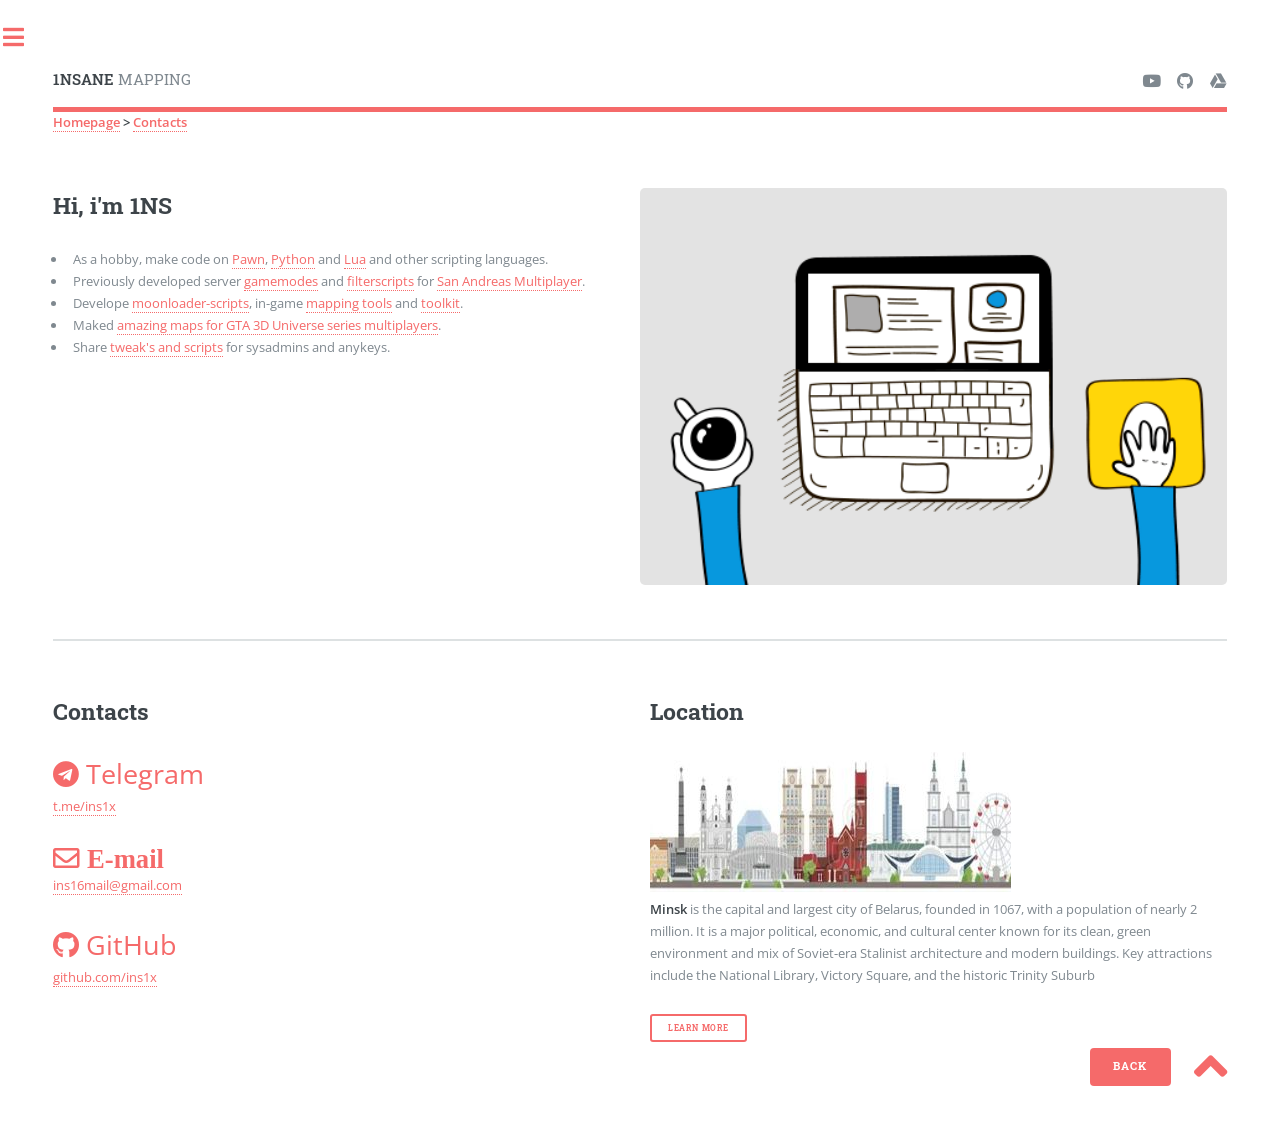
==== about.html @ c5192e9b "Update contacts and scripting pages - Add more contacts - Add asesome list to scripting page" ====
<!DOCTYPE HTML>
<html>
	<head>
		<title>1NSANEMAPPING</title>
		<meta charset="utf-8" />
		<meta name="viewport" content="width=device-width, initial-scale=1, user-scalable=no" />
		<link rel="stylesheet" href="assets/css/main.css" />
		<link rel="icon" class="js-site-favicon" type="image/svg+xml" href="https://github.githubassets.com/favicons/favicon-dark.svg" data-base-href="https://github.githubassets.com/favicons/favicon">
	</head>
	<body class="is-preload">

		<!-- Wrapper -->
			<div id="wrapper">

				<!-- Main -->
					<div id="main">
						<div class="inner">

							<!-- Header -->
								<header id="header">
									<a href="index.html" class="logo"><strong>1NSANE</strong> MAPPING</a>
									<ul class="icons">
                                        <li><a href="https://www.youtube.com/@1nsanemapping/featured" class="icon brands fa-youtube"><span class="label">YouTube</span></a></li>
                                        <li><a href="https://github.com/ins1x" class="icon brands fa-github"><span class="label">Git</span></a></li>
                                        <li><a href="https://drive.google.com/drive/folders/1lcpwx0405Kmtm468Bj-rG-gVybwRLt5Z?usp=drive_link" class="icon brands fa-google-drive"><span class="label">Google Drive</span></a></li>
									</ul>
								</header>
								<strong><a href="index.html">Homepage</a> > <a href="about.html">Contacts</a></strong>
							<!-- Banner -->
								<section id="banner">
									<div class="content">
										<header>
											<h2>Hi, i&#39;m 1NS</h2>
										</header>
 
                                        <p>
                                            <ul>
                                                <li>As a hobby, make code on <a href="https://github.com/ins1x?tab=repositories&q=&type=&language=pawn&sort=">Pawn</a>, 
                                                <a href="https://github.com/ins1x?tab=repositories&q=&type=&language=python&sort=">Python</a> 
                                                and <a href="https://github.com/ins1x?tab=repositories&q=&type=&language=lua&sort=">Lua</a> and other scripting languages.</li>
                                                <li>Previously developed server <a href="https://github.com/ins1x/useful-samp-stuff/tree/main/gamemodes">gamemodes</a> and <a href="https://github.com/ins1x/useful-samp-stuff/tree/main/filterscripts">filterscripts</a> for <a href="https://sampwiki.blast.hk/wiki/Main_Page">San Andreas Multiplayer</a>.</li>
                                                <li>Develope <a href="https://github.com/ins1x/moonloader-scripts">moonloader-scripts</a>, in-game <a href="https://github.com/ins1x/mtools">mapping tools</a> and <a href="https://github.com/ins1x/MappingToolkit">toolkit</a>.</li>
                                                <li>Maked <a href="https://www.youtube.com/@1nsanemapping/featured">amazing maps for GTA 3D Universe series multiplayers</a>.</li>
                                                <!--<li>Write <a href="https://github.com/ins1x/useful-samp-stuff/tree/main/docs">articles</a> and <a href="https://forum.sa-mp.ru/index.php?/forum/577-%D1%80%D0%B5%D0%B4%D0%B0%D0%BA%D1%82%D0%BE%D1%80-%D0%BA%D0%B0%D1%80%D1%82/">tutorials</a> for <a href="https://www.sa-mp.mp/">SA:MP</a> mappers and event makers.</li> -->
                                                <li>Share <a href="https://drive.google.com/drive/folders/1pkXNZbV0fCrHP0mvk8vNP4WjoLH3EzxS?usp=sharing">tweak&#39;s and scripts</a> for sysadmins and anykeys.</li>
                                            </ul>
                                        </p>
 

										<!-- <ul class="actions">
											<li><a href="https://github.com/ins1x" class="button big">GITHUB</a></li>
										</ul> -->
									</div>
									<span class="image object">
										<a href = "https://github.com/ins1x"><img src="images/gitgif.gif" width="420"/></a>&nbsp;
									</span>
                                    
                                    
								</section>

							<!-- Section -->
							
								<section>
                                    	<div class="row">
                                    	      <div class="col-6 col-12-small">
                                                <h2>Contacts</h2>
                                                <a href="https://t.me/ins1x" class="icon brands fa-telegram fa-2x"><span class="label">Telegram</span> Telegram</a>
                                                <p><a href = "https://t.me/ins1x">t.me/ins1x</a></p>
                                                
                                                <a href="https://t.me/ins1x" class="icon fa fa-envelope fa-2x"><span class="label">EMAIL</span> E-mail</a>
                                                <p><a href = "mailto:ins16mail@gmail.com">ins16mail@gmail.com</a></p>

												<a href="https://github.com/ins1x" class="icon brands fa-github fa-2x"><span class="label">GitHub</span> GitHub</a>
                                                <p><a href = "https://github.com/ins1x">github.com/ins1x</a></p>
                                            </div>
                                            <div class="col-6 col-12-small">
                                                <h2>Location</h2>
                                                <section class="alt">
                                                    <img src="images/logo/logo-Minsk.png" alt="" />
                                                </section>
												<p>
													<strong>Minsk</strong> is the capital and largest city of Belarus, founded in 1067, 
													with a population of nearly 2 million. It is a major political, economic, and cultural center
													known for its clean, green environment and mix of Soviet-era Stalinist architecture and modern buildings. 
													Key attractions include the National Library, Victory Square, and the historic Trinity Suburb
												</p>
												<a href="https://www.belarus.by/en/travel/belarus-life/minsk-attractions" class="button small">Learn More</a>
													
												<div class="endline-ul">
													<ul class="pagination">
														<li><a href="./index.html" class="button primary">Back</a></li>
														<!-- <li><a href="#" class="button primary">Next</a></li> -->														
														<li><a href="#" class="icon solid fa fa-angle-up fa-4x"></a></li>
													</ul>
												</div>
                                            </div>


                                        </div>
                                </section>
						</div>
					</div>

				<!-- Sidebar -->
					<div id="sidebar">
						<div class="inner">

							<!-- Logo -->
                                <section class="alt">
                                    <img src="images/logo/logo-small.png" alt="" />
                                </section>

							<!-- Menu -->
								<nav id="menu">
									<header class="major">
										<h2>Contacts</h2>
									</header>
									<ul>
                                        <li><a href="index.html">Homepage</a></li>
										<li><a href="resources.html">Resources</a></li>
										<li><a href="showroom.html">Showroom</a></li>
										<li><a href="scripting.html">Scripting</a></li>
										<li><a href="tools.html">Tools</a></li>
										<li><a href="about.html">Contacts</a></li>
									</ul>
								</nav>


							<!-- Footer -->
								<footer id="footer">
									<p class="copyright">
										<a href="https://github.com/ins1x/insanemapping">GitHub Pages</a>.
										&copy; Design: <a href="https://html5up.net">HTML5 UP</a>.
									</p>
								</footer>

						</div>
					</div>

			</div>

		<!-- Scripts -->
			<script src="assets/js/jquery.min.js"></script>
			<script src="assets/js/browser.min.js"></script>
			<script src="assets/js/breakpoints.min.js"></script>
			<script src="assets/js/util.js"></script>
			<script src="assets/js/main.js"></script>

	</body>
</html>
---- assets/css/main.css ----
@import url(fontawesome-all.min.css);
@import url("https://fonts.googleapis.com/css?family=Open+Sans:400,600,400italic,600italic|Roboto+Slab:400,700");
/*
	Based on Editorial by HTML5 UP html5up.net | @ajlkn
	Free HTML5 Template for personal and commercial use under the CCA 3.0 license (html5up.net/license)
*/
html, body, div, span, applet, object,
iframe, h1, h2, h3, h4, h5, h6, p, blockquote,
pre, a, abbr, acronym, address, big, cite,
code, del, dfn, em, img, ins, kbd, q, s, samp,
small, strike, strong, sub, sup, tt, var, b,
u, i, center, dl, dt, dd, ol, ul, li, fieldset,
form, label, legend, table, caption, tbody,
tfoot, thead, tr, th, td, article, aside,
canvas, details, embed, figure, figcaption,
footer, header, hgroup, menu, nav, output, ruby,
section, summary, time, mark, audio, video {
  margin: 0;
  padding: 0;
  border: 0;
  font-size: 100%;
  font: inherit;
  vertical-align: baseline; }

article, aside, details, figcaption, figure,
footer, header, hgroup, menu, nav, section {
  display: block; }

body {
  line-height: 1; }

ol, ul {
  list-style: none; }

blockquote, q {
  quotes: none; }
  blockquote:before, blockquote:after, q:before, q:after {
    content: '';
    content: none; }

table {
  border-collapse: collapse;
  border-spacing: 0; }

body {
  -webkit-text-size-adjust: none; }

mark {
  background-color: transparent;
  color: inherit; }

input::-moz-focus-inner {
  border: 0;
  padding: 0; }

input, select, textarea {
  -moz-appearance: none;
  -webkit-appearance: none;
  -ms-appearance: none;
  appearance: none; }

/* Basic */
@-ms-viewport {
  width: device-width; }

body {
  -ms-overflow-style: scrollbar; }

@media screen and (max-width: 480px) {
  html, body {
    min-width: 320px; } }

html {
  box-sizing: border-box; }

*, *:before, *:after {
  box-sizing: inherit; }

body {
  background: #ffffff; }
  body.is-preload *, body.is-preload *:before, body.is-preload *:after, body.is-resizing *, body.is-resizing *:before, body.is-resizing *:after {
    -moz-animation: none !important;
    -webkit-animation: none !important;
    -ms-animation: none !important;
    animation: none !important;
    -moz-transition: none !important;
    -webkit-transition: none !important;
    -ms-transition: none !important;
    transition: none !important; }

/* Type */
body, input, select, textarea {
  color: #7f888f;
  font-family: "Open Sans", sans-serif;
  font-size: 13pt;
  font-weight: 400;
  line-height: 1.65; }
  @media screen and (max-width: 1680px) {
    body, input, select, textarea {
      font-size: 11pt; } }
  @media screen and (max-width: 1280px) {
    body, input, select, textarea {
      font-size: 10pt; } }
  @media screen and (max-width: 360px) {
    body, input, select, textarea {
      font-size: 9pt; } }

a {
  -moz-transition: color 0.2s ease-in-out, border-bottom-color 0.2s ease-in-out;
  -webkit-transition: color 0.2s ease-in-out, border-bottom-color 0.2s ease-in-out;
  -ms-transition: color 0.2s ease-in-out, border-bottom-color 0.2s ease-in-out;
  transition: color 0.2s ease-in-out, border-bottom-color 0.2s ease-in-out;
  border-bottom: dotted 1px;
  color: #f56a6a;
  text-decoration: none; }
  a:hover {
    border-bottom-color: #f56a6a;
    color: #f56a6a !important; }
    a:hover strong {
      color: inherit; }

strong, b {
  color: #3d4449;
  font-weight: 600; }

em, i {
  font-style: italic; }

p {
  margin: 0 0 2em 0; }

h1, h2, h3, h4, h5, h6 {
  color: #3d4449;
  font-family: "Roboto Slab", serif;
  font-weight: 700;
  line-height: 1.5;
  margin: 0 0 1em 0; }
  h1 a, h2 a, h3 a, h4 a, h5 a, h6 a {
    color: inherit;
    text-decoration: none;
    border-bottom: 0; }

h1 {
  font-size: 4em;
  margin: 0 0 0.5em 0;
  line-height: 1.3; }

h2 {
  font-size: 1.75em; }

h3 {
  font-size: 1.25em; }

h4 {
  font-size: 1.1em; }

h5 {
  font-size: 0.9em; }

h6 {
  font-size: 0.7em; }

@media screen and (max-width: 1680px) {
  h1 {
    font-size: 3.5em; } }

@media screen and (max-width: 980px) {
  h1 {
    font-size: 3.25em; } }

@media screen and (max-width: 736px) {
  h1 {
    font-size: 2em;
    line-height: 1.4; }
  h2 {
    font-size: 1.5em; } }

sub {
  font-size: 0.8em;
  position: relative;
  top: 0.5em; }

sup {
  font-size: 0.8em;
  position: relative;
  top: -0.5em; }

blockquote {
  border-left: solid 3px rgba(210, 215, 217, 0.75);
  font-style: italic;
  margin: 0 0 2em 0;
  padding: 0.5em 0 0.5em 2em; }

code {
  background: rgba(230, 235, 237, 0.25);
  border-radius: 0.375em;
  border: solid 1px rgba(210, 215, 217, 0.75);
  font-family: "Courier New", monospace;
  font-size: 0.9em;
  margin: 0 0.25em;
  padding: 0.25em 0.65em; }

pre {
  -webkit-overflow-scrolling: touch;
  font-family: "Courier New", monospace;
  font-size: 0.9em;
  margin: 0 0 2em 0; }
  pre code {
    display: block;
    line-height: 1.75;
    padding: 1em 1.5em;
    overflow-x: auto; }

hr {
  border: 0;
  border-bottom: solid 1px rgba(210, 215, 217, 0.75);
  margin: 2em 0; }
  hr.major {
    margin: 3em 0; }

.align-left {
  text-align: left; }

.align-center {
  text-align: center; }

.align-right {
  text-align: right; }

/* Row */
.row {
  display: flex;
  flex-wrap: wrap;
  box-sizing: border-box;
  align-items: stretch; }
  .row > * {
    box-sizing: border-box; }
  .row.gtr-uniform > * > :last-child {
    margin-bottom: 0; }
  .row.aln-left {
    justify-content: flex-start; }
  .row.aln-center {
    justify-content: center; }
  .row.aln-right {
    justify-content: flex-end; }
  .row.aln-top {
    align-items: flex-start; }
  .row.aln-middle {
    align-items: center; }
  .row.aln-bottom {
    align-items: flex-end; }
  .row > .imp {
    order: -1; }
  .row > .col-1 {
    width: 8.33333%; }
  .row > .off-1 {
    margin-left: 8.33333%; }
  .row > .col-2 {
    width: 16.66667%; }
  .row > .off-2 {
    margin-left: 16.66667%; }
  .row > .col-3 {
    width: 25%; }
  .row > .off-3 {
    margin-left: 25%; }
  .row > .col-4 {
    width: 33.33333%; }
  .row > .off-4 {
    margin-left: 33.33333%; }
  .row > .col-5 {
    width: 41.66667%; }
  .row > .off-5 {
    margin-left: 41.66667%; }
  .row > .col-6 {
    width: 50%; }
  .row > .off-6 {
    margin-left: 50%; }
  .row > .col-7 {
    width: 58.33333%; }
  .row > .off-7 {
    margin-left: 58.33333%; }
  .row > .col-8 {
    width: 66.66667%; }
  .row > .off-8 {
    margin-left: 66.66667%; }
  .row > .col-9 {
    width: 75%; }
  .row > .off-9 {
    margin-left: 75%; }
  .row > .col-10 {
    width: 83.33333%; }
  .row > .off-10 {
    margin-left: 83.33333%; }
  .row > .col-11 {
    width: 91.66667%; }
  .row > .off-11 {
    margin-left: 91.66667%; }
  .row > .col-12 {
    width: 100%; }
  .row > .off-12 {
    margin-left: 100%; }
  .row.gtr-0 {
    margin-top: 0;
    margin-left: 0em; }
    .row.gtr-0 > * {
      padding: 0 0 0 0em; }
    .row.gtr-0.gtr-uniform {
      margin-top: 0em; }
      .row.gtr-0.gtr-uniform > * {
        padding-top: 0em; }
  .row.gtr-25 {
    margin-top: 0;
    margin-left: -0.375em; }
    .row.gtr-25 > * {
      padding: 0 0 0 0.375em; }
    .row.gtr-25.gtr-uniform {
      margin-top: -0.375em; }
      .row.gtr-25.gtr-uniform > * {
        padding-top: 0.375em; }
  .row.gtr-50 {
    margin-top: 0;
    margin-left: -0.75em; }
    .row.gtr-50 > * {
      padding: 0 0 0 0.75em; }
    .row.gtr-50.gtr-uniform {
      margin-top: -0.75em; }
      .row.gtr-50.gtr-uniform > * {
        padding-top: 0.75em; }
  .row {
    margin-top: 0;
    margin-left: -1.5em; }
    .row > * {
      padding: 0 0 0 1.5em; }
    .row.gtr-uniform {
      margin-top: -1.5em; }
      .row.gtr-uniform > * {
        padding-top: 1.5em; }
  .row.gtr-150 {
    margin-top: 0;
    margin-left: -2.25em; }
    .row.gtr-150 > * {
      padding: 0 0 0 2.25em; }
    .row.gtr-150.gtr-uniform {
      margin-top: -2.25em; }
      .row.gtr-150.gtr-uniform > * {
        padding-top: 2.25em; }
  .row.gtr-200 {
    margin-top: 0;
    margin-left: -3em; }
    .row.gtr-200 > * {
      padding: 0 0 0 3em; }
    .row.gtr-200.gtr-uniform {
      margin-top: -3em; }
      .row.gtr-200.gtr-uniform > * {
        padding-top: 3em; }
  @media screen and (max-width: 1680px) {
    .row {
      display: flex;
      flex-wrap: wrap;
      box-sizing: border-box;
      align-items: stretch; }
      .row > * {
        box-sizing: border-box; }
      .row.gtr-uniform > * > :last-child {
        margin-bottom: 0; }
      .row.aln-left {
        justify-content: flex-start; }
      .row.aln-center {
        justify-content: center; }
      .row.aln-right {
        justify-content: flex-end; }
      .row.aln-top {
        align-items: flex-start; }
      .row.aln-middle {
        align-items: center; }
      .row.aln-bottom {
        align-items: flex-end; }
      .row > .imp-xlarge {
        order: -1; }
      .row > .col-1-xlarge {
        width: 8.33333%; }
      .row > .off-1-xlarge {
        margin-left: 8.33333%; }
      .row > .col-2-xlarge {
        width: 16.66667%; }
      .row > .off-2-xlarge {
        margin-left: 16.66667%; }
      .row > .col-3-xlarge {
        width: 25%; }
      .row > .off-3-xlarge {
        margin-left: 25%; }
      .row > .col-4-xlarge {
        width: 33.33333%; }
      .row > .off-4-xlarge {
        margin-left: 33.33333%; }
      .row > .col-5-xlarge {
        width: 41.66667%; }
      .row > .off-5-xlarge {
        margin-left: 41.66667%; }
      .row > .col-6-xlarge {
        width: 50%; }
      .row > .off-6-xlarge {
        margin-left: 50%; }
      .row > .col-7-xlarge {
        width: 58.33333%; }
      .row > .off-7-xlarge {
        margin-left: 58.33333%; }
      .row > .col-8-xlarge {
        width: 66.66667%; }
      .row > .off-8-xlarge {
        margin-left: 66.66667%; }
      .row > .col-9-xlarge {
        width: 75%; }
      .row > .off-9-xlarge {
        margin-left: 75%; }
      .row > .col-10-xlarge {
        width: 83.33333%; }
      .row > .off-10-xlarge {
        margin-left: 83.33333%; }
      .row > .col-11-xlarge {
        width: 91.66667%; }
      .row > .off-11-xlarge {
        margin-left: 91.66667%; }
      .row > .col-12-xlarge {
        width: 100%; }
      .row > .off-12-xlarge {
        margin-left: 100%; }
      .row.gtr-0 {
        margin-top: 0;
        margin-left: 0em; }
        .row.gtr-0 > * {
          padding: 0 0 0 0em; }
        .row.gtr-0.gtr-uniform {
          margin-top: 0em; }
          .row.gtr-0.gtr-uniform > * {
            padding-top: 0em; }
      .row.gtr-25 {
        margin-top: 0;
        margin-left: -0.375em; }
        .row.gtr-25 > * {
          padding: 0 0 0 0.375em; }
        .row.gtr-25.gtr-uniform {
          margin-top: -0.375em; }
          .row.gtr-25.gtr-uniform > * {
            padding-top: 0.375em; }
      .row.gtr-50 {
        margin-top: 0;
        margin-left: -0.75em; }
        .row.gtr-50 > * {
          padding: 0 0 0 0.75em; }
        .row.gtr-50.gtr-uniform {
          margin-top: -0.75em; }
          .row.gtr-50.gtr-uniform > * {
            padding-top: 0.75em; }
      .row {
        margin-top: 0;
        margin-left: -1.5em; }
        .row > * {
          padding: 0 0 0 1.5em; }
        .row.gtr-uniform {
          margin-top: -1.5em; }
          .row.gtr-uniform > * {
            padding-top: 1.5em; }
      .row.gtr-150 {
        margin-top: 0;
        margin-left: -2.25em; }
        .row.gtr-150 > * {
          padding: 0 0 0 2.25em; }
        .row.gtr-150.gtr-uniform {
          margin-top: -2.25em; }
          .row.gtr-150.gtr-uniform > * {
            padding-top: 2.25em; }
      .row.gtr-200 {
        margin-top: 0;
        margin-left: -3em; }
        .row.gtr-200 > * {
          padding: 0 0 0 3em; }
        .row.gtr-200.gtr-uniform {
          margin-top: -3em; }
          .row.gtr-200.gtr-uniform > * {
            padding-top: 3em; } }
  @media screen and (max-width: 1280px) {
    .row {
      display: flex;
      flex-wrap: wrap;
      box-sizing: border-box;
      align-items: stretch; }
      .row > * {
        box-sizing: border-box; }
      .row.gtr-uniform > * > :last-child {
        margin-bottom: 0; }
      .row.aln-left {
        justify-content: flex-start; }
      .row.aln-center {
        justify-content: center; }
      .row.aln-right {
        justify-content: flex-end; }
      .row.aln-top {
        align-items: flex-start; }
      .row.aln-middle {
        align-items: center; }
      .row.aln-bottom {
        align-items: flex-end; }
      .row > .imp-large {
        order: -1; }
      .row > .col-1-large {
        width: 8.33333%; }
      .row > .off-1-large {
        margin-left: 8.33333%; }
      .row > .col-2-large {
        width: 16.66667%; }
      .row > .off-2-large {
        margin-left: 16.66667%; }
      .row > .col-3-large {
        width: 25%; }
      .row > .off-3-large {
        margin-left: 25%; }
      .row > .col-4-large {
        width: 33.33333%; }
      .row > .off-4-large {
        margin-left: 33.33333%; }
      .row > .col-5-large {
        width: 41.66667%; }
      .row > .off-5-large {
        margin-left: 41.66667%; }
      .row > .col-6-large {
        width: 50%; }
      .row > .off-6-large {
        margin-left: 50%; }
      .row > .col-7-large {
        width: 58.33333%; }
      .row > .off-7-large {
        margin-left: 58.33333%; }
      .row > .col-8-large {
        width: 66.66667%; }
      .row > .off-8-large {
        margin-left: 66.66667%; }
      .row > .col-9-large {
        width: 75%; }
      .row > .off-9-large {
        margin-left: 75%; }
      .row > .col-10-large {
        width: 83.33333%; }
      .row > .off-10-large {
        margin-left: 83.33333%; }
      .row > .col-11-large {
        width: 91.66667%; }
      .row > .off-11-large {
        margin-left: 91.66667%; }
      .row > .col-12-large {
        width: 100%; }
      .row > .off-12-large {
        margin-left: 100%; }
      .row.gtr-0 {
        margin-top: 0;
        margin-left: 0em; }
        .row.gtr-0 > * {
          padding: 0 0 0 0em; }
        .row.gtr-0.gtr-uniform {
          margin-top: 0em; }
          .row.gtr-0.gtr-uniform > * {
            padding-top: 0em; }
      .row.gtr-25 {
        margin-top: 0;
        margin-left: -0.375em; }
        .row.gtr-25 > * {
          padding: 0 0 0 0.375em; }
        .row.gtr-25.gtr-uniform {
          margin-top: -0.375em; }
          .row.gtr-25.gtr-uniform > * {
            padding-top: 0.375em; }
      .row.gtr-50 {
        margin-top: 0;
        margin-left: -0.75em; }
        .row.gtr-50 > * {
          padding: 0 0 0 0.75em; }
        .row.gtr-50.gtr-uniform {
          margin-top: -0.75em; }
          .row.gtr-50.gtr-uniform > * {
            padding-top: 0.75em; }
      .row {
        margin-top: 0;
        margin-left: -1.5em; }
        .row > * {
          padding: 0 0 0 1.5em; }
        .row.gtr-uniform {
          margin-top: -1.5em; }
          .row.gtr-uniform > * {
            padding-top: 1.5em; }
      .row.gtr-150 {
        margin-top: 0;
        margin-left: -2.25em; }
        .row.gtr-150 > * {
          padding: 0 0 0 2.25em; }
        .row.gtr-150.gtr-uniform {
          margin-top: -2.25em; }
          .row.gtr-150.gtr-uniform > * {
            padding-top: 2.25em; }
      .row.gtr-200 {
        margin-top: 0;
        margin-left: -3em; }
        .row.gtr-200 > * {
          padding: 0 0 0 3em; }
        .row.gtr-200.gtr-uniform {
          margin-top: -3em; }
          .row.gtr-200.gtr-uniform > * {
            padding-top: 3em; } }
  @media screen and (max-width: 980px) {
    .row {
      display: flex;
      flex-wrap: wrap;
      box-sizing: border-box;
      align-items: stretch; }
      .row > * {
        box-sizing: border-box; }
      .row.gtr-uniform > * > :last-child {
        margin-bottom: 0; }
      .row.aln-left {
        justify-content: flex-start; }
      .row.aln-center {
        justify-content: center; }
      .row.aln-right {
        justify-content: flex-end; }
      .row.aln-top {
        align-items: flex-start; }
      .row.aln-middle {
        align-items: center; }
      .row.aln-bottom {
        align-items: flex-end; }
      .row > .imp-medium {
        order: -1; }
      .row > .col-1-medium {
        width: 8.33333%; }
      .row > .off-1-medium {
        margin-left: 8.33333%; }
      .row > .col-2-medium {
        width: 16.66667%; }
      .row > .off-2-medium {
        margin-left: 16.66667%; }
      .row > .col-3-medium {
        width: 25%; }
      .row > .off-3-medium {
        margin-left: 25%; }
      .row > .col-4-medium {
        width: 33.33333%; }
      .row > .off-4-medium {
        margin-left: 33.33333%; }
      .row > .col-5-medium {
        width: 41.66667%; }
      .row > .off-5-medium {
        margin-left: 41.66667%; }
      .row > .col-6-medium {
        width: 50%; }
      .row > .off-6-medium {
        margin-left: 50%; }
      .row > .col-7-medium {
        width: 58.33333%; }
      .row > .off-7-medium {
        margin-left: 58.33333%; }
      .row > .col-8-medium {
        width: 66.66667%; }
      .row > .off-8-medium {
        margin-left: 66.66667%; }
      .row > .col-9-medium {
        width: 75%; }
      .row > .off-9-medium {
        margin-left: 75%; }
      .row > .col-10-medium {
        width: 83.33333%; }
      .row > .off-10-medium {
        margin-left: 83.33333%; }
      .row > .col-11-medium {
        width: 91.66667%; }
      .row > .off-11-medium {
        margin-left: 91.66667%; }
      .row > .col-12-medium {
        width: 100%; }
      .row > .off-12-medium {
        margin-left: 100%; }
      .row.gtr-0 {
        margin-top: 0;
        margin-left: 0em; }
        .row.gtr-0 > * {
          padding: 0 0 0 0em; }
        .row.gtr-0.gtr-uniform {
          margin-top: 0em; }
          .row.gtr-0.gtr-uniform > * {
            padding-top: 0em; }
      .row.gtr-25 {
        margin-top: 0;
        margin-left: -0.375em; }
        .row.gtr-25 > * {
          padding: 0 0 0 0.375em; }
        .row.gtr-25.gtr-uniform {
          margin-top: -0.375em; }
          .row.gtr-25.gtr-uniform > * {
            padding-top: 0.375em; }
      .row.gtr-50 {
        margin-top: 0;
        margin-left: -0.75em; }
        .row.gtr-50 > * {
          padding: 0 0 0 0.75em; }
        .row.gtr-50.gtr-uniform {
          margin-top: -0.75em; }
          .row.gtr-50.gtr-uniform > * {
            padding-top: 0.75em; }
      .row {
        margin-top: 0;
        margin-left: -1.5em; }
        .row > * {
          padding: 0 0 0 1.5em; }
        .row.gtr-uniform {
          margin-top: -1.5em; }
          .row.gtr-uniform > * {
            padding-top: 1.5em; }
      .row.gtr-150 {
        margin-top: 0;
        margin-left: -2.25em; }
        .row.gtr-150 > * {
          padding: 0 0 0 2.25em; }
        .row.gtr-150.gtr-uniform {
          margin-top: -2.25em; }
          .row.gtr-150.gtr-uniform > * {
            padding-top: 2.25em; }
      .row.gtr-200 {
        margin-top: 0;
        margin-left: -3em; }
        .row.gtr-200 > * {
          padding: 0 0 0 3em; }
        .row.gtr-200.gtr-uniform {
          margin-top: -3em; }
          .row.gtr-200.gtr-uniform > * {
            padding-top: 3em; } }
  @media screen and (max-width: 736px) {
    .row {
      display: flex;
      flex-wrap: wrap;
      box-sizing: border-box;
      align-items: stretch; }
      .row > * {
        box-sizing: border-box; }
      .row.gtr-uniform > * > :last-child {
        margin-bottom: 0; }
      .row.aln-left {
        justify-content: flex-start; }
      .row.aln-center {
        justify-content: center; }
      .row.aln-right {
        justify-content: flex-end; }
      .row.aln-top {
        align-items: flex-start; }
      .row.aln-middle {
        align-items: center; }
      .row.aln-bottom {
        align-items: flex-end; }
      .row > .imp-small {
        order: -1; }
      .row > .col-1-small {
        width: 8.33333%; }
      .row > .off-1-small {
        margin-left: 8.33333%; }
      .row > .col-2-small {
        width: 16.66667%; }
      .row > .off-2-small {
        margin-left: 16.66667%; }
      .row > .col-3-small {
        width: 25%; }
      .row > .off-3-small {
        margin-left: 25%; }
      .row > .col-4-small {
        width: 33.33333%; }
      .row > .off-4-small {
        margin-left: 33.33333%; }
      .row > .col-5-small {
        width: 41.66667%; }
      .row > .off-5-small {
        margin-left: 41.66667%; }
      .row > .col-6-small {
        width: 50%; }
      .row > .off-6-small {
        margin-left: 50%; }
      .row > .col-7-small {
        width: 58.33333%; }
      .row > .off-7-small {
        margin-left: 58.33333%; }
      .row > .col-8-small {
        width: 66.66667%; }
      .row > .off-8-small {
        margin-left: 66.66667%; }
      .row > .col-9-small {
        width: 75%; }
      .row > .off-9-small {
        margin-left: 75%; }
      .row > .col-10-small {
        width: 83.33333%; }
      .row > .off-10-small {
        margin-left: 83.33333%; }
      .row > .col-11-small {
        width: 91.66667%; }
      .row > .off-11-small {
        margin-left: 91.66667%; }
      .row > .col-12-small {
        width: 100%; }
      .row > .off-12-small {
        margin-left: 100%; }
      .row.gtr-0 {
        margin-top: 0;
        margin-left: 0em; }
        .row.gtr-0 > * {
          padding: 0 0 0 0em; }
        .row.gtr-0.gtr-uniform {
          margin-top: 0em; }
          .row.gtr-0.gtr-uniform > * {
            padding-top: 0em; }
      .row.gtr-25 {
        margin-top: 0;
        margin-left: -0.375em; }
        .row.gtr-25 > * {
          padding: 0 0 0 0.375em; }
        .row.gtr-25.gtr-uniform {
          margin-top: -0.375em; }
          .row.gtr-25.gtr-uniform > * {
            padding-top: 0.375em; }
      .row.gtr-50 {
        margin-top: 0;
        margin-left: -0.75em; }
        .row.gtr-50 > * {
          padding: 0 0 0 0.75em; }
        .row.gtr-50.gtr-uniform {
          margin-top: -0.75em; }
          .row.gtr-50.gtr-uniform > * {
            padding-top: 0.75em; }
      .row {
        margin-top: 0;
        margin-left: -1.5em; }
        .row > * {
          padding: 0 0 0 1.5em; }
        .row.gtr-uniform {
          margin-top: -1.5em; }
          .row.gtr-uniform > * {
            padding-top: 1.5em; }
      .row.gtr-150 {
        margin-top: 0;
        margin-left: -2.25em; }
        .row.gtr-150 > * {
          padding: 0 0 0 2.25em; }
        .row.gtr-150.gtr-uniform {
          margin-top: -2.25em; }
          .row.gtr-150.gtr-uniform > * {
            padding-top: 2.25em; }
      .row.gtr-200 {
        margin-top: 0;
        margin-left: -3em; }
        .row.gtr-200 > * {
          padding: 0 0 0 3em; }
        .row.gtr-200.gtr-uniform {
          margin-top: -3em; }
          .row.gtr-200.gtr-uniform > * {
            padding-top: 3em; } }
  @media screen and (max-width: 480px) {
    .row {
      display: flex;
      flex-wrap: wrap;
      box-sizing: border-box;
      align-items: stretch; }
      .row > * {
        box-sizing: border-box; }
      .row.gtr-uniform > * > :last-child {
        margin-bottom: 0; }
      .row.aln-left {
        justify-content: flex-start; }
      .row.aln-center {
        justify-content: center; }
      .row.aln-right {
        justify-content: flex-end; }
      .row.aln-top {
        align-items: flex-start; }
      .row.aln-middle {
        align-items: center; }
      .row.aln-bottom {
        align-items: flex-end; }
      .row > .imp-xsmall {
        order: -1; }
      .row > .col-1-xsmall {
        width: 8.33333%; }
      .row > .off-1-xsmall {
        margin-left: 8.33333%; }
      .row > .col-2-xsmall {
        width: 16.66667%; }
      .row > .off-2-xsmall {
        margin-left: 16.66667%; }
      .row > .col-3-xsmall {
        width: 25%; }
      .row > .off-3-xsmall {
        margin-left: 25%; }
      .row > .col-4-xsmall {
        width: 33.33333%; }
      .row > .off-4-xsmall {
        margin-left: 33.33333%; }
      .row > .col-5-xsmall {
        width: 41.66667%; }
      .row > .off-5-xsmall {
        margin-left: 41.66667%; }
      .row > .col-6-xsmall {
        width: 50%; }
      .row > .off-6-xsmall {
        margin-left: 50%; }
      .row > .col-7-xsmall {
        width: 58.33333%; }
      .row > .off-7-xsmall {
        margin-left: 58.33333%; }
      .row > .col-8-xsmall {
        width: 66.66667%; }
      .row > .off-8-xsmall {
        margin-left: 66.66667%; }
      .row > .col-9-xsmall {
        width: 75%; }
      .row > .off-9-xsmall {
        margin-left: 75%; }
      .row > .col-10-xsmall {
        width: 83.33333%; }
      .row > .off-10-xsmall {
        margin-left: 83.33333%; }
      .row > .col-11-xsmall {
        width: 91.66667%; }
      .row > .off-11-xsmall {
        margin-left: 91.66667%; }
      .row > .col-12-xsmall {
        width: 100%; }
      .row > .off-12-xsmall {
        margin-left: 100%; }
      .row.gtr-0 {
        margin-top: 0;
        margin-left: 0em; }
        .row.gtr-0 > * {
          padding: 0 0 0 0em; }
        .row.gtr-0.gtr-uniform {
          margin-top: 0em; }
          .row.gtr-0.gtr-uniform > * {
            padding-top: 0em; }
      .row.gtr-25 {
        margin-top: 0;
        margin-left: -0.375em; }
        .row.gtr-25 > * {
          padding: 0 0 0 0.375em; }
        .row.gtr-25.gtr-uniform {
          margin-top: -0.375em; }
          .row.gtr-25.gtr-uniform > * {
            padding-top: 0.375em; }
      .row.gtr-50 {
        margin-top: 0;
        margin-left: -0.75em; }
        .row.gtr-50 > * {
          padding: 0 0 0 0.75em; }
        .row.gtr-50.gtr-uniform {
          margin-top: -0.75em; }
          .row.gtr-50.gtr-uniform > * {
            padding-top: 0.75em; }
      .row {
        margin-top: 0;
        margin-left: -1.5em; }
        .row > * {
          padding: 0 0 0 1.5em; }
        .row.gtr-uniform {
          margin-top: -1.5em; }
          .row.gtr-uniform > * {
            padding-top: 1.5em; }
      .row.gtr-150 {
        margin-top: 0;
        margin-left: -2.25em; }
        .row.gtr-150 > * {
          padding: 0 0 0 2.25em; }
        .row.gtr-150.gtr-uniform {
          margin-top: -2.25em; }
          .row.gtr-150.gtr-uniform > * {
            padding-top: 2.25em; }
      .row.gtr-200 {
        margin-top: 0;
        margin-left: -3em; }
        .row.gtr-200 > * {
          padding: 0 0 0 3em; }
        .row.gtr-200.gtr-uniform {
          margin-top: -3em; }
          .row.gtr-200.gtr-uniform > * {
            padding-top: 3em; } }

/* Section/Article */
section.special, article.special {
  text-align: center; }

header p {
  font-family: "Roboto Slab", serif;
  font-size: 1em;
  font-weight: 400;
  letter-spacing: 0.075em;
  margin-top: -0.5em;
  text-transform: uppercase; }

header.major > :last-child {
  border-bottom: solid 3px #f56a6a;
  display: inline-block;
  margin: 0 0 2em 0;
  padding: 0 0.75em 0.5em 0; }

header.main > :last-child {
  margin: 0 0 1em 0; }

/* Form */
form {
  margin: 0 0 2em 0; }

label {
  color: #3d4449;
  display: block;
  font-size: 0.9em;
  font-weight: 600;
  margin: 0 0 1em 0; }

input[type="text"],
input[type="password"],
input[type="email"],
input[type="tel"],
input[type="search"],
input[type="url"],
select,
textarea {
  -moz-appearance: none;
  -webkit-appearance: none;
  -ms-appearance: none;
  appearance: none;
  background: #ffffff;
  border-radius: 0.375em;
  border: none;
  border: solid 1px rgba(210, 215, 217, 0.75);
  color: inherit;
  display: block;
  outline: 0;
  padding: 0 1em;
  text-decoration: none;
  width: 100%; }
  input[type="text"]:invalid,
  input[type="password"]:invalid,
  input[type="email"]:invalid,
  input[type="tel"]:invalid,
  input[type="search"]:invalid,
  input[type="url"]:invalid,
  select:invalid,
  textarea:invalid {
    box-shadow: none; }
  input[type="text"]:focus,
  input[type="password"]:focus,
  input[type="email"]:focus,
  input[type="tel"]:focus,
  input[type="search"]:focus,
  input[type="url"]:focus,
  select:focus,
  textarea:focus {
    border-color: #f56a6a;
    box-shadow: 0 0 0 1px #f56a6a; }

select {
  background-image: url("data:image/svg+xml;charset=utf8,%3Csvg xmlns='http://www.w3.org/2000/svg' width='40' height='40' preserveAspectRatio='none' viewBox='0 0 40 40'%3E%3Cpath d='M9.4,12.3l10.4,10.4l10.4-10.4c0.2-0.2,0.5-0.4,0.9-0.4c0.3,0,0.6,0.1,0.9,0.4l3.3,3.3c0.2,0.2,0.4,0.5,0.4,0.9 c0,0.4-0.1,0.6-0.4,0.9L20.7,31.9c-0.2,0.2-0.5,0.4-0.9,0.4c-0.3,0-0.6-0.1-0.9-0.4L4.3,17.3c-0.2-0.2-0.4-0.5-0.4-0.9 c0-0.4,0.1-0.6,0.4-0.9l3.3-3.3c0.2-0.2,0.5-0.4,0.9-0.4S9.1,12.1,9.4,12.3z' fill='rgba(210, 215, 217, 0.75)' /%3E%3C/svg%3E");
  background-size: 1.25em;
  background-repeat: no-repeat;
  background-position: calc(100% - 1em) center;
  height: 2.75em;
  padding-right: 2.75em;
  text-overflow: ellipsis; }
  select option {
    color: #3d4449;
    background: #ffffff; }
  select:focus::-ms-value {
    background-color: transparent; }
  select::-ms-expand {
    display: none; }

input[type="text"],
input[type="password"],
input[type="email"],
input[type="tel"],
input[type="search"],
input[type="url"],
select {
  height: 2.75em; }

textarea {
  padding: 0.75em 1em; }

input[type="checkbox"],
input[type="radio"] {
  -moz-appearance: none;
  -webkit-appearance: none;
  -ms-appearance: none;
  appearance: none;
  display: block;
  float: left;
  margin-right: -2em;
  opacity: 0;
  width: 1em;
  z-index: -1; }
  input[type="checkbox"] + label,
  input[type="radio"] + label {
    text-decoration: none;
    color: #7f888f;
    cursor: pointer;
    display: inline-block;
    font-size: 1em;
    font-weight: 400;
    padding-left: 2.4em;
    padding-right: 0.75em;
    position: relative; }
    input[type="checkbox"] + label:before,
    input[type="radio"] + label:before {
      -moz-osx-font-smoothing: grayscale;
      -webkit-font-smoothing: antialiased;
      display: inline-block;
      font-style: normal;
      font-variant: normal;
      text-rendering: auto;
      line-height: 1;
      text-transform: none !important;
      font-family: 'Font Awesome 5 Free';
      font-weight: 900; }
    input[type="checkbox"] + label:before,
    input[type="radio"] + label:before {
      background: #ffffff;
      border-radius: 0.375em;
      border: solid 1px rgba(210, 215, 217, 0.75);
      content: '';
      display: inline-block;
      font-size: 0.8em;
      height: 2.0625em;
      left: 0;
      line-height: 2.0625em;
      position: absolute;
      text-align: center;
      top: 0;
      width: 2.0625em; }
  input[type="checkbox"]:checked + label:before,
  input[type="radio"]:checked + label:before {
    background: #3d4449;
    border-color: #3d4449;
    color: #ffffff;
    content: '\f00c'; }
  input[type="checkbox"]:focus + label:before,
  input[type="radio"]:focus + label:before {
    border-color: #f56a6a;
    box-shadow: 0 0 0 1px #f56a6a; }

input[type="checkbox"] + label:before {
  border-radius: 0.375em; }

input[type="radio"] + label:before {
  border-radius: 100%; }

::-webkit-input-placeholder {
  color: #9fa3a6 !important;
  opacity: 1.0; }

:-moz-placeholder {
  color: #9fa3a6 !important;
  opacity: 1.0; }

::-moz-placeholder {
  color: #9fa3a6 !important;
  opacity: 1.0; }

:-ms-input-placeholder {
  color: #9fa3a6 !important;
  opacity: 1.0; }

/* MArkers */
.markers {
  padding-right: 5px;
  list-style-type: "\25ba";
}

/* Box */
.box {
  border-radius: 0.375em;
  border: solid 1px rgba(210, 215, 217, 0.75);
  margin-bottom: 2em;
  padding: 1.5em; }
  .box > :last-child,
  .box > :last-child > :last-child,
  .box > :last-child > :last-child > :last-child {
    margin-bottom: 0; }
  .box.alt {
    border: 0;
    border-radius: 0;
    padding: 0; }

/* Icon */
.icon {
  text-decoration: none;
  border-bottom: none;
  position: relative; }
  .icon:before {
    -moz-osx-font-smoothing: grayscale;
    -webkit-font-smoothing: antialiased;
    display: inline-block;
    font-style: normal;
    font-variant: normal;
    text-rendering: auto;
    line-height: 1;
    text-transform: none !important;
    font-family: 'Font Awesome 5 Free';
    font-weight: 400; }
  .icon > .label {
    display: none; }
  .icon:before {
    line-height: inherit; }
  .icon.solid:before {
    font-weight: 900; }
  .icon.brands:before {
    font-family: 'Font Awesome 5 Brands'; }

/* Image */
.image {
  border-radius: 0.375em;
  border: 0;
  display: inline-block;
  position: relative; }
  .image img {
    border-radius: 0.375em;
    display: block; }
  .image.left, .image.right {
    max-width: 40%; }
    .image.left img, .image.right img {
      width: 100%; }
  .image.left {
    float: left;
    padding: 0 1.5em 1em 0;
    top: 0.25em; }
  .image.right {
    float: right;
    padding: 0 0 1em 1.5em;
    top: 0.25em; }
  .image.fit {
    display: block;
    margin: 0 0 2em 0;
    width: 100%; }
    .image.fit img {
      width: 100%; }
  .image.main {
    display: block;
    margin: 0 0 3em 0;
    width: 100%; }
    .image.main img {
      width: 100%; }

a.image {
  overflow: hidden; }
  a.image img {
    -moz-transition: -moz-transform 0.2s ease;
    -webkit-transition: -webkit-transform 0.2s ease;
    -ms-transition: -ms-transform 0.2s ease;
    transition: transform 0.2s ease; }
  a.image:hover img {
    -moz-transform: scale(1.075);
    -webkit-transform: scale(1.075);
    -ms-transform: scale(1.075);
    transform: scale(1.075); }

/* List */
ol {
  list-style: decimal;
  margin: 0 0 2em 0;
  padding-left: 1.25em; }
  ol li {
    padding-left: 0.25em; }

ul {
  list-style: disc;
  margin: 0 0 2em 0;
  padding-left: 1em; }
  ul li {
    padding-left: 0.5em; }
  ul.alt {
    list-style: none;
    padding-left: 0; }
    ul.alt li {
      border-top: solid 1px rgba(210, 215, 217, 0.75);
      padding: 0.5em 0; }
      ul.alt li:first-child {
        border-top: 0;
        padding-top: 0; }

dl {
  margin: 0 0 2em 0; }
  dl dt {
    display: block;
    font-weight: 600;
    margin: 0 0 1em 0; }
  dl dd {
    margin-left: 2em; }

/* Actions */
ul.actions {
  display: -moz-flex;
  display: -webkit-flex;
  display: -ms-flex;
  display: flex;
  cursor: default;
  list-style: none;
  margin-left: -1em;
  padding-left: 0; }
  ul.actions li {
    padding: 0 0 0 1em;
    vertical-align: middle; }
  ul.actions.special {
    -moz-justify-content: center;
    -webkit-justify-content: center;
    -ms-justify-content: center;
    justify-content: center;
    width: 100%;
    margin-left: 0; }
    ul.actions.special li:first-child {
      padding-left: 0; }
  ul.actions.stacked {
    -moz-flex-direction: column;
    -webkit-flex-direction: column;
    -ms-flex-direction: column;
    flex-direction: column;
    margin-left: 0; }
    ul.actions.stacked li {
      padding: 1.3em 0 0 0; }
      ul.actions.stacked li:first-child {
        padding-top: 0; }
  ul.actions.fit {
    width: calc(100% + 1em); }
    ul.actions.fit li {
      -moz-flex-grow: 1;
      -webkit-flex-grow: 1;
      -ms-flex-grow: 1;
      flex-grow: 1;
      -moz-flex-shrink: 1;
      -webkit-flex-shrink: 1;
      -ms-flex-shrink: 1;
      flex-shrink: 1;
      width: 100%; }
      ul.actions.fit li > * {
        width: 100%; }
    ul.actions.fit.stacked {
      width: 100%; }

/* Icons */
ul.icons {
  cursor: default;
  list-style: none;
  padding-left: 0; }
  ul.icons li {
    display: inline-block;
    padding: 0 1em 0 0; }
    ul.icons li:last-child {
      padding-right: 0; }
    ul.icons li .icon {
      color: inherit; }
      ul.icons li .icon:before {
        font-size: 1.25em; }

/* Contact */
ul.contact {
  list-style: none;
  padding: 0; }
  ul.contact li {
    text-decoration: none;
    border-top: solid 1px rgba(210, 215, 217, 0.75);
    margin: 1.5em 0 0 0;
    padding: 1.5em 0 0 3em;
    position: relative; }
    ul.contact li:before {
      -moz-osx-font-smoothing: grayscale;
      -webkit-font-smoothing: antialiased;
      display: inline-block;
      font-style: normal;
      font-variant: normal;
      text-rendering: auto;
      line-height: 1;
      text-transform: none !important;
      font-family: 'Font Awesome 5 Free';
      font-weight: 400; }
    ul.contact li:before {
      color: #f56a6a;
      display: inline-block;
      font-size: 1.5em;
      height: 1.125em;
      left: 0;
      line-height: 1.125em;
      position: absolute;
      text-align: center;
      top: 1em;
      width: 1.5em; }
    ul.contact li:first-child {
      border-top: 0;
      margin-top: 0;
      padding-top: 0; }
      ul.contact li:first-child:before {
        top: 0; }
    ul.contact li a {
      color: inherit; }

/* Pagination */
ul.pagination {
  cursor: default;
  list-style: none;
  padding-top: 2em;
  padding-left: 0; }
  ul.pagination li {
    display: inline-block;
    padding-left: 0;
    vertical-align: middle; }
    ul.pagination li > .page {
      -moz-transition: background-color 0.2s ease-in-out, color 0.2s ease-in-out;
      -webkit-transition: background-color 0.2s ease-in-out, color 0.2s ease-in-out;
      -ms-transition: background-color 0.2s ease-in-out, color 0.2s ease-in-out;
      transition: background-color 0.2s ease-in-out, color 0.2s ease-in-out;
      border-bottom: 0;
      border-radius: 0.375em;
      display: inline-block;
      font-size: 0.8em;
      font-weight: 600;
      height: 2em;
      line-height: 2em;
      margin: 0 0.125em;
      min-width: 2em;
      padding: 0 0.5em;
      text-align: center; }
      ul.pagination li > .page.active {
        background-color: #f56a6a;
        color: #ffffff !important; }
        ul.pagination li > .page.active:hover {
          background-color: #f67878; }
        ul.pagination li > .page.active:active {
          background-color: #f45c5c; }
    ul.pagination li:first-child {
      padding-right: 0.75em; }
    ul.pagination li:last-child {
      padding-left: 0.75em; }
  @media screen and (max-width: 480px) {
    ul.pagination li:nth-child(n+2):nth-last-child(n+2) {
      display: none; }
    ul.pagination li:first-child {
      padding-right: 0; } }

/* Table */
.table-wrapper {
  -webkit-overflow-scrolling: touch;
  overflow-x: auto; }

table {
  margin: 0 0 2em 0;
  width: 100%; }
  table tbody tr {
    border: solid 1px rgba(210, 215, 217, 0.75);
    border-left: 0;
    border-right: 0; }
    table tbody tr:nth-child(2n + 1) {
      background-color: rgba(230, 235, 237, 0.25); }
  table td {
    padding: 0.75em 0.75em; }
  table th {
    color: #3d4449;
    font-size: 0.9em;
    font-weight: 600;
    padding: 0 0.75em 0.75em 0.75em;
    text-align: left; }
  table thead {
    border-bottom: solid 2px rgba(210, 215, 217, 0.75); }
  table tfoot {
    border-top: solid 2px rgba(210, 215, 217, 0.75); }
  table.alt {
    border-collapse: separate; }
    table.alt tbody tr td {
      border: solid 1px rgba(210, 215, 217, 0.75);
      border-left-width: 0;
      border-top-width: 0; }
      table.alt tbody tr td:first-child {
        border-left-width: 1px; }
    table.alt tbody tr:first-child td {
      border-top-width: 1px; }
    table.alt thead {
      border-bottom: 0; }
    table.alt tfoot {
      border-top: 0; }

/* Button */
input[type="submit"],
input[type="reset"],
input[type="button"],
button,
.button {
  -moz-appearance: none;
  -webkit-appearance: none;
  -ms-appearance: none;
  appearance: none;
  -moz-transition: background-color 0.2s ease-in-out, color 0.2s ease-in-out;
  -webkit-transition: background-color 0.2s ease-in-out, color 0.2s ease-in-out;
  -ms-transition: background-color 0.2s ease-in-out, color 0.2s ease-in-out;
  transition: background-color 0.2s ease-in-out, color 0.2s ease-in-out;
  background-color: transparent;
  border-radius: 0.375em;
  border: 0;
  box-shadow: inset 0 0 0 2px #f56a6a;
  color: #f56a6a !important;
  cursor: pointer;
  display: inline-block;
  font-family: "Roboto Slab", serif;
  font-size: 0.8em;
  font-weight: 700;
  height: 3.5em;
  letter-spacing: 0.075em;
  line-height: 3.5em;
  padding: 0 2.25em;
  text-align: center;
  text-decoration: none;
  text-transform: uppercase;
  white-space: nowrap; }
  input[type="submit"]:hover,
  input[type="reset"]:hover,
  input[type="button"]:hover,
  button:hover,
  .button:hover {
    background-color: rgba(245, 106, 106, 0.05); }
  input[type="submit"]:active,
  input[type="reset"]:active,
  input[type="button"]:active,
  button:active,
  .button:active {
    background-color: rgba(245, 106, 106, 0.15); }
  input[type="submit"].icon:before,
  input[type="reset"].icon:before,
  input[type="button"].icon:before,
  button.icon:before,
  .button.icon:before {
    margin-right: 0.5em; }
  input[type="submit"].fit,
  input[type="reset"].fit,
  input[type="button"].fit,
  button.fit,
  .button.fit {
    width: 100%; }
  input[type="submit"].small,
  input[type="reset"].small,
  input[type="button"].small,
  button.small,
  .button.small {
    font-size: 0.6em; }
  input[type="submit"].large,
  input[type="reset"].large,
  input[type="button"].large,
  button.large,
  .button.large {
    font-size: 1em;
    height: 3.65em;
    line-height: 3.65em; }
  input[type="submit"].primary,
  input[type="reset"].primary,
  input[type="button"].primary,
  button.primary,
  .button.primary {
    background-color: #f56a6a;
    box-shadow: none;
    color: #ffffff !important; }
    input[type="submit"].primary:hover,
    input[type="reset"].primary:hover,
    input[type="button"].primary:hover,
    button.primary:hover,
    .button.primary:hover {
      background-color: #f67878; }
    input[type="submit"].primary:active,
    input[type="reset"].primary:active,
    input[type="button"].primary:active,
    button.primary:active,
    .button.primary:active {
      background-color: #f45c5c; }
  input[type="submit"].disabled, input[type="submit"]:disabled,
  input[type="reset"].disabled,
  input[type="reset"]:disabled,
  input[type="button"].disabled,
  input[type="button"]:disabled,
  button.disabled,
  button:disabled,
  .button.disabled,
  .button:disabled {
    pointer-events: none;
    opacity: 0.25; }

/* Mini Posts */
.mini-posts article {
  border-top: solid 1px rgba(210, 215, 217, 0.75);
  margin-top: 2em;
  padding-top: 2em; }
  .mini-posts article .image {
    display: block;
    margin: 0 0 1.5em 0; }
    .mini-posts article .image img {
      display: block;
      width: 100%; }
  .mini-posts article:first-child {
    border-top: 0;
    margin-top: 0;
    padding-top: 0; }

/* Features */
.features {
  display: -moz-flex;
  display: -webkit-flex;
  display: -ms-flex;
  display: flex;
  -moz-flex-wrap: wrap;
  -webkit-flex-wrap: wrap;
  -ms-flex-wrap: wrap;
  flex-wrap: wrap;
  margin: 0 0 2em -3em;
  width: calc(100% + 3em); }
  .features article {
    -moz-align-items: center;
    -webkit-align-items: center;
    -ms-align-items: center;
    align-items: center;
    display: -moz-flex;
    display: -webkit-flex;
    display: -ms-flex;
    display: flex;
    margin: 0 0 3em 3em;
    position: relative;
    width: calc(50% - 3em); }
    .features article:nth-child(2n - 1) {
      margin-right: 1.5em; }
    .features article:nth-child(2n) {
      margin-left: 1.5em; }
    .features article:nth-last-child(1), .features article:nth-last-child(2) {
      margin-bottom: 0; }
    .features article .icon {
      -moz-flex-grow: 0;
      -webkit-flex-grow: 0;
      -ms-flex-grow: 0;
      flex-grow: 0;
      -moz-flex-shrink: 0;
      -webkit-flex-shrink: 0;
      -ms-flex-shrink: 0;
      flex-shrink: 0;
      display: block;
      height: 10em;
      line-height: 10em;
      margin: 0 2em 0 0;
      text-align: center;
      width: 10em; }
      .features article .icon:before {
        color: #f56a6a;
        font-size: 2.75rem;
        position: relative;
        top: 0.05em; }
      .features article .icon:after {
        -moz-transform: rotate(45deg);
        -webkit-transform: rotate(45deg);
        -ms-transform: rotate(45deg);
        transform: rotate(45deg);
        border-radius: 0.25rem;
        border: solid 2px rgba(210, 215, 217, 0.75);
        content: '';
        display: block;
        height: 7em;
        left: 50%;
        margin: -3.5em 0 0 -3.5em;
        position: absolute;
        top: 50%;
        width: 7em; }
    .features article .content {
      -moz-flex-grow: 1;
      -webkit-flex-grow: 1;
      -ms-flex-grow: 1;
      flex-grow: 1;
      -moz-flex-shrink: 1;
      -webkit-flex-shrink: 1;
      -ms-flex-shrink: 1;
      flex-shrink: 1;
      width: 100%; }
      .features article .content > :last-child {
        margin-bottom: 0; }
  @media screen and (max-width: 980px) {
    .features {
      margin: 0 0 2em 0;
      width: 100%; }
      .features article {
        margin: 0 0 3em 0;
        width: 100%; }
        .features article:nth-child(2n - 1) {
          margin-right: 0; }
        .features article:nth-child(2n) {
          margin-left: 0; }
        .features article:nth-last-child(1), .features article:nth-last-child(2) {
          margin-bottom: 3em; }
        .features article:last-child {
          margin-bottom: 0; }
        .features article .icon {
          height: 8em;
          line-height: 8em;
          width: 8em; }
          .features article .icon:before {
            font-size: 2.25rem; }
          .features article .icon:after {
            height: 6em;
            margin: -3em 0 0 -3em;
            width: 6em; } }
  @media screen and (max-width: 480px) {
    .features article {
      -moz-flex-direction: column;
      -webkit-flex-direction: column;
      -ms-flex-direction: column;
      flex-direction: column;
      -moz-align-items: -moz-flex-start;
      -webkit-align-items: -webkit-flex-start;
      -ms-align-items: -ms-flex-start;
      align-items: flex-start; }
      .features article .icon {
        height: 6em;
        line-height: 6em;
        margin: 0 0 1.5em 0;
        width: 6em; }
        .features article .icon:before {
          font-size: 1.5rem; }
        .features article .icon:after {
          height: 4em;
          margin: -2em 0 0 -2em;
          width: 4em; } }
  @media screen and (max-width: 480px) {
    .features article .icon:before {
      font-size: 1.25rem; } }

/* Posts */
.posts {
  display: -moz-flex;
  display: -webkit-flex;
  display: -ms-flex;
  display: flex;
  -moz-flex-wrap: wrap;
  -webkit-flex-wrap: wrap;
  -ms-flex-wrap: wrap;
  flex-wrap: wrap;
  margin: 0 0 2em -6em;
  width: calc(100% + 6em); }
  .posts article {
    -moz-flex-grow: 0;
    -webkit-flex-grow: 0;
    -ms-flex-grow: 0;
    flex-grow: 0;
    -moz-flex-shrink: 1;
    -webkit-flex-shrink: 1;
    -ms-flex-shrink: 1;
    flex-shrink: 1;
    margin: 0 0 6em 6em;
    position: relative;
    width: calc(33.33333% - 6em); }
    .posts article:before {
      background: rgba(210, 215, 217, 0.75);
      content: '';
      display: block;
      height: calc(100% + 6em);
      left: -3em;
      position: absolute;
      top: 0;
      width: 1px; }
    .posts article:after {
      background: rgba(210, 215, 217, 0.75);
      bottom: -3em;
      content: '';
      display: block;
      height: 1px;
      position: absolute;
      right: 0;
      width: calc(100% + 6em); }
    .posts article > :last-child {
      margin-bottom: 0; }
    .posts article .image {
      display: block;
      margin: 0 0 2em 0; }
      .posts article .image img {
        display: block;
        width: 100%; }
  @media screen and (min-width: 1681px) {
    .posts article:nth-child(3n + 1):before {
      display: none; }
    .posts article:nth-child(3n + 1):after {
      width: 100%; }
    .posts article:nth-last-child(1), .posts article:nth-last-child(2), .posts article:nth-last-child(3) {
      margin-bottom: 0; }
      .posts article:nth-last-child(1):before, .posts article:nth-last-child(2):before, .posts article:nth-last-child(3):before {
        height: 100%; }
      .posts article:nth-last-child(1):after, .posts article:nth-last-child(2):after, .posts article:nth-last-child(3):after {
        display: none; } }
  @media screen and (max-width: 1680px) {
    .posts article {
      width: calc(50% - 6em); }
      .posts article:nth-last-child(3) {
        margin-bottom: 6em; } }
  @media screen and (min-width: 481px) and (max-width: 1680px) {
    .posts article:nth-child(2n + 1):before {
      display: none; }
    .posts article:nth-child(2n + 1):after {
      width: 100%; }
    .posts article:nth-last-child(1), .posts article:nth-last-child(2) {
      margin-bottom: 0; }
      .posts article:nth-last-child(1):before, .posts article:nth-last-child(2):before {
        height: 100%; }
      .posts article:nth-last-child(1):after, .posts article:nth-last-child(2):after {
        display: none; } }
  @media screen and (max-width: 736px) {
    .posts {
      margin: 0 0 2em -4.5em;
      width: calc(100% + 4.5em); }
      .posts article {
        margin: 0 0 4.5em 4.5em;
        width: calc(50% - 4.5em); }
        .posts article:before {
          height: calc(100% + 4.5em);
          left: -2.25em; }
        .posts article:after {
          bottom: -2.25em;
          width: calc(100% + 4.5em); }
        .posts article:nth-last-child(3) {
          margin-bottom: 4.5em; } }
  @media screen and (max-width: 480px) {
    .posts {
      margin: 0 0 2em 0;
      width: 100%; }
      .posts article {
        margin: 0 0 4.5em 0;
        width: 100%; }
        .posts article:before {
          display: none; }
        .posts article:after {
          width: 100%; }
        .posts article:last-child {
          margin-bottom: 0; }
          .posts article:last-child:after {
            display: none; } }

/* Wrapper */
#wrapper {
  display: -moz-flex;
  display: -webkit-flex;
  display: -ms-flex;
  display: flex;
  -moz-flex-direction: row-reverse;
  -webkit-flex-direction: row-reverse;
  -ms-flex-direction: row-reverse;
  flex-direction: row-reverse;
  min-height: 100vh; }

/* Main */
#main {
  -moz-flex-grow: 1;
  -webkit-flex-grow: 1;
  -ms-flex-grow: 1;
  flex-grow: 1;
  -moz-flex-shrink: 1;
  -webkit-flex-shrink: 1;
  -ms-flex-shrink: 1;
  flex-shrink: 1;
  width: 100%; }
  #main > .inner {
    padding: 0 6em 0.1em 6em ;
    margin: 0 auto;
    max-width: 110em; }
    #main > .inner > section {
      padding: 6em 0 4em 0 ;
      border-top: solid 2px rgba(210, 215, 217, 0.75); }
      #main > .inner > section:first-of-type {
        border-top: 0 !important; }
  @media screen and (max-width: 1680px) {
    #main > .inner {
      padding: 0 5em 0.1em 5em ; }
      #main > .inner > section {
        padding: 2em 0 2em 0; } }
  @media screen and (max-width: 1280px) {
    #main > .inner {
      padding: 0 4em 0.1em 4em ; }
      #main > .inner > section {
        padding: 4em 0 2em 0 ; } }
  @media screen and (max-width: 736px) {
    #main > .inner {
      padding: 0 2em 0.1em 2em ; }
      #main > .inner > section {
        padding: 3em 0 1em 0 ; } }

/* Sidebar */
#search form {
  text-decoration: none;
  position: relative; }
  #search form:before {
    -moz-osx-font-smoothing: grayscale;
    -webkit-font-smoothing: antialiased;
    display: inline-block;
    font-style: normal;
    font-variant: normal;
    text-rendering: auto;
    line-height: 1;
    text-transform: none !important;
    font-family: 'Font Awesome 5 Free';
    font-weight: 900; }
  #search form:before {
    -moz-transform: scaleX(-1);
    -webkit-transform: scaleX(-1);
    -ms-transform: scaleX(-1);
    transform: scaleX(-1);
    color: #7f888f;
    content: '\f002';
    cursor: default;
    display: block;
    font-size: 1.5em;
    height: 2em;
    line-height: 2em;
    opacity: 0.325;
    position: absolute;
    right: 0;
    text-align: center;
    top: 0;
    width: 2em; }
  #search form input[type="text"] {
    padding-right: 2.75em; }

#sidebar {
  -moz-flex-grow: 0;
  -webkit-flex-grow: 0;
  -ms-flex-grow: 0;
  flex-grow: 0;
  -moz-flex-shrink: 0;
  -webkit-flex-shrink: 0;
  -ms-flex-shrink: 0;
  flex-shrink: 0;
  -moz-transition: margin-left 0.5s ease, box-shadow 0.5s ease;
  -webkit-transition: margin-left 0.5s ease, box-shadow 0.5s ease;
  -ms-transition: margin-left 0.5s ease, box-shadow 0.5s ease;
  transition: margin-left 0.5s ease, box-shadow 0.5s ease;
  background-color: #f5f6f7;
  font-size: 0.9em;
  position: relative;
  width: 26em; }
  #sidebar h2 {
    font-size: 1.38889em; }
  #sidebar > .inner {
    padding: 2.22222em 2.22222em 2.44444em 2.22222em ;
    position: relative;
    width: 26em; }
    #sidebar > .inner > * {
      /*border-bottom: solid 2px rgba(210, 215, 217, 0.75);*/
      border-bottom: solid 2px #f56a6a;
      margin: 0 0 1.5em 0;
      padding: 0 0 3.5em 0; }
      #sidebar > .inner > * > :last-child {
        margin-bottom: 0; }
      #sidebar > .inner > *:last-child {
        border-bottom: 0;
        margin-bottom: 0;
        padding-bottom: 0; }
    #sidebar > .inner > .alt {
      background-color: #eff1f2;
      border-bottom: 0;
      margin: -2.22222em 0 4.44444em -2.22222em;
      padding: 2.22222em;
      width: calc(100% + 4.44444em); }
  #sidebar .toggle {
    text-decoration: none;
    -moz-transition: left 0.5s ease;
    -webkit-transition: left 0.5s ease;
    -ms-transition: left 0.5s ease;
    transition: left 0.5s ease;
    -webkit-tap-highlight-color: rgba(255, 255, 255, 0);
    border: 0;
    display: block;
    height: 7.5em;
    left: 26em;
    line-height: 7.5em;
    outline: 0;
    overflow: hidden;
    position: absolute;
    text-align: center;
    text-indent: -15em;
    white-space: nowrap;
    top: 0;
    width: 6em;
    z-index: 10000; }
    #sidebar .toggle:before {
      -moz-osx-font-smoothing: grayscale;
      -webkit-font-smoothing: antialiased;
      display: inline-block;
      font-style: normal;
      font-variant: normal;
      text-rendering: auto;
      line-height: 1;
      text-transform: none !important;
      font-family: 'Font Awesome 5 Free';
      font-weight: 900; }
    #sidebar .toggle:before {
      content: '\f0c9';
      font-size: 2rem;
      height: inherit;
      left: 0;
      line-height: inherit;
      position: absolute;
      text-indent: 0;
      top: 0;
      width: inherit; }
  #sidebar.inactive {
    margin-left: -26em; }
  @media screen and (max-width: 1680px) {
    #sidebar {
      width: 22em; }
      #sidebar > .inner {
        padding: 1.66667em 1.66667em 1.33333em 1.66667em ;
        width: 22em; }
        #sidebar > .inner > .alt {
          margin: -1.66667em 0 3.33333em -1.66667em;
          padding: 1.66667em;
          width: calc(100% + 3.33333em); }
      #sidebar .toggle {
        height: 6.25em;
        left: 23em;
        line-height: 6.25em;
        text-indent: 5em;
        width: 5em; }
        #sidebar .toggle:before {
          font-size: 1.5rem; }
      #sidebar.inactive {
        margin-left: -24em; } }
  @media screen and (max-width: 1280px) {
    #sidebar {
      box-shadow: 0 0 5em 0 rgba(0, 0, 0, 0.175);
      height: 100%;
      left: 0;
      position: fixed;
      top: 0;
      z-index: 10000; }
      #sidebar.inactive {
        box-shadow: none; }
      #sidebar > .inner {
        -webkit-overflow-scrolling: touch;
        height: 100%;
        left: 0;
        overflow-x: hidden;
        overflow-y: auto;
        position: absolute;
        top: 0; }
        #sidebar > .inner:after {
          content: '';
          display: block;
          height: 4em;
          width: 100%; }
      #sidebar .toggle {
        text-indent: 6em;
        width: 6em; }
        #sidebar .toggle:before {
          font-size: 1.5rem;
          margin-left: -0.4375em; }
      body.is-preload #sidebar {
        display: none; } }
  @media screen and (max-width: 736px) {
    #sidebar .toggle {
      text-indent: 7.25em;
      width: 7.25em; }
      #sidebar .toggle:before {
        color: #7f888f;
        margin-left: -0.0625em;
        margin-top: -0.25em;
        font-size: 1.1rem;
        z-index: 1; }
      #sidebar .toggle:after {
        background: rgba(222, 225, 226, 0.75);
        border-radius: 0.375em;
        content: '';
        height: 3.5em;
        left: 1em;
        position: absolute;
        top: 1em;
        width: 5em; } }

/* Header */
#header {
  display: -moz-flex;
  display: -webkit-flex;
  display: -ms-flex;
  display: flex;
  border-bottom: solid 5px #f56a6a;
  padding: 6em 0 1em 0;
  position: relative; }
  #header > * {
    -moz-flex: 1;
    -webkit-flex: 1;
    -ms-flex: 1;
    flex: 1;
    margin-bottom: 0; }
  #header .logo {
    border-bottom: 0;
    color: inherit;
    font-family: "Roboto Slab", serif;
    font-size: 1.125em; }
  #header .icons {
    text-align: right; }
  @media screen and (max-width: 1680px) {
    #header {
      padding-top: 5em; } }
  @media screen and (max-width: 736px) {
    #header {
      padding-top: 6.5em; }
      #header .logo {
        font-size: 1.25em;
        margin: 0; }
      #header .icons {
        height: 5em;
        line-height: 5em;
        position: absolute;
        right: -0.5em;
        top: 0; } }

/* Banner */
#banner {
  padding: 6em 0 4em 0 ;
  display: -moz-flex;
  display: -webkit-flex;
  display: -ms-flex;
  display: flex; }
  #banner h1 {
    margin-top: -0.125em; }
  #banner .content {
    -moz-flex-grow: 1;
    -webkit-flex-grow: 1;
    -ms-flex-grow: 1;
    flex-grow: 1;
    -moz-flex-shrink: 1;
    -webkit-flex-shrink: 1;
    -ms-flex-shrink: 1;
    flex-shrink: 1;
    width: 50%; }
  #banner .image {
    -moz-flex-grow: 0;
    -webkit-flex-grow: 0;
    -ms-flex-grow: 0;
    flex-grow: 0;
    -moz-flex-shrink: 0;
    -webkit-flex-shrink: 0;
    -ms-flex-shrink: 0;
    flex-shrink: 0;
    display: block;
    margin: 0 0 2em 4em;
    width: 50%; }
    #banner .image img {
      height: 100%;
      -moz-object-fit: cover;
      -webkit-object-fit: cover;
      -ms-object-fit: cover;
      object-fit: cover;
      -moz-object-position: center;
      -webkit-object-position: center;
      -ms-object-position: center;
      object-position: center;
      width: 100%; }
  @media screen and (orientation: portrait) {
    #banner {
      -moz-flex-direction: column-reverse;
      -webkit-flex-direction: column-reverse;
      -ms-flex-direction: column-reverse;
      flex-direction: column-reverse; }
      #banner h1 br {
        display: none; }
      #banner .content {
        -moz-flex-grow: 0;
        -webkit-flex-grow: 0;
        -ms-flex-grow: 0;
        flex-grow: 0;
        -moz-flex-shrink: 0;
        -webkit-flex-shrink: 0;
        -ms-flex-shrink: 0;
        flex-shrink: 0;
        width: 100%; }
      #banner .image {
        -moz-flex-grow: 0;
        -webkit-flex-grow: 0;
        -ms-flex-grow: 0;
        flex-grow: 0;
        -moz-flex-shrink: 0;
        -webkit-flex-shrink: 0;
        -ms-flex-shrink: 0;
        flex-shrink: 0;
        margin: 0 0 4em 0;
        height: 25em;
        max-height: 50vh;
        min-height: 18em;
        width: 100%; } }
  @media screen and (orientation: portrait) and (max-width: 480px) {
    #banner .image {
      max-height: 35vh; } }

/* Footer */
#footer .copyright {
  color: #9fa3a6;
  font-size: 0.9em; }
  #footer .copyright a {
    color: inherit; }

.endline {
  display: flow-root;
  border-top: solid 5px #f56a6a;
  padding: -6em 0 1em 0;
  padding-top: -6em;
  position: relative;
}

.endline-ul {
  float: right;
}

/* Menu */
#menu ul {
  -moz-user-select: none;
  -webkit-user-select: none;
  -ms-user-select: none;
  user-select: none;
  color: #3d4449;
  font-family: "Roboto Slab", serif;
  font-weight: 400;
  letter-spacing: 0.075em;
  list-style: none;
  margin-bottom: 0;
  padding: 0;
  text-transform: uppercase; }
  #menu ul a, #menu ul span {
    border-bottom: 0;
    color: inherit;
    cursor: pointer;
    display: block;
    font-size: 1.2em;
    padding: 0.625em 0; }
    #menu ul a:hover, #menu ul span:hover {
      color: #f56a6a; }
    #menu ul a.opener, #menu ul span.opener {
      -moz-transition: color 0.2s ease-in-out;
      -webkit-transition: color 0.2s ease-in-out;
      -ms-transition: color 0.2s ease-in-out;
      transition: color 0.2s ease-in-out;
      text-decoration: none;
      -webkit-tap-highlight-color: rgba(255, 255, 255, 0);
      position: relative; }
      #menu ul a.opener:before, #menu ul span.opener:before {
        -moz-osx-font-smoothing: grayscale;
        -webkit-font-smoothing: antialiased;
        display: inline-block;
        font-style: normal;
        font-variant: normal;
        text-rendering: auto;
        line-height: 1;
        text-transform: none !important;
        font-family: 'Font Awesome 5 Free';
        font-weight: 900; }
      #menu ul a.opener:before, #menu ul span.opener:before {
        -moz-transition: color 0.2s ease-in-out, -moz-transform 0.2s ease-in-out;
        -webkit-transition: color 0.2s ease-in-out, -webkit-transform 0.2s ease-in-out;
        -ms-transition: color 0.2s ease-in-out, -ms-transform 0.2s ease-in-out;
        transition: color 0.2s ease-in-out, transform 0.2s ease-in-out;
        color: #9fa3a6;
        content: '\f078';
        position: absolute;
        right: 0; }
      #menu ul a.opener:hover:before, #menu ul span.opener:hover:before {
        color: #f56a6a; }
      #menu ul a.opener.active + ul, #menu ul span.opener.active + ul {
        display: block; }
      #menu ul a.opener.active:before, #menu ul span.opener.active:before {
        -moz-transform: rotate(-180deg);
        -webkit-transform: rotate(-180deg);
        -ms-transform: rotate(-180deg);
        transform: rotate(-180deg); }

#menu > ul > li {
  border-top: solid 1px rgba(210, 215, 217, 0.75);
  margin: 0.5em 0 0 0;
  padding: 0.5em 0 0 0; }
  #menu > ul > li > ul {
    color: #9fa3a6;
    display: none;
    margin: 0.5em 0 1.5em 0;
    padding-left: 1em; }
    #menu > ul > li > ul a, #menu > ul > li > ul span {
      font-size: 0.8em; }
    #menu > ul > li > ul > li {
      margin: 0.125em 0 0 0;
      padding: 0.125em 0 0 0; }
  #menu > ul > li:first-child {
    border-top: 0;
    margin-top: 0;
    padding-top: 0; }
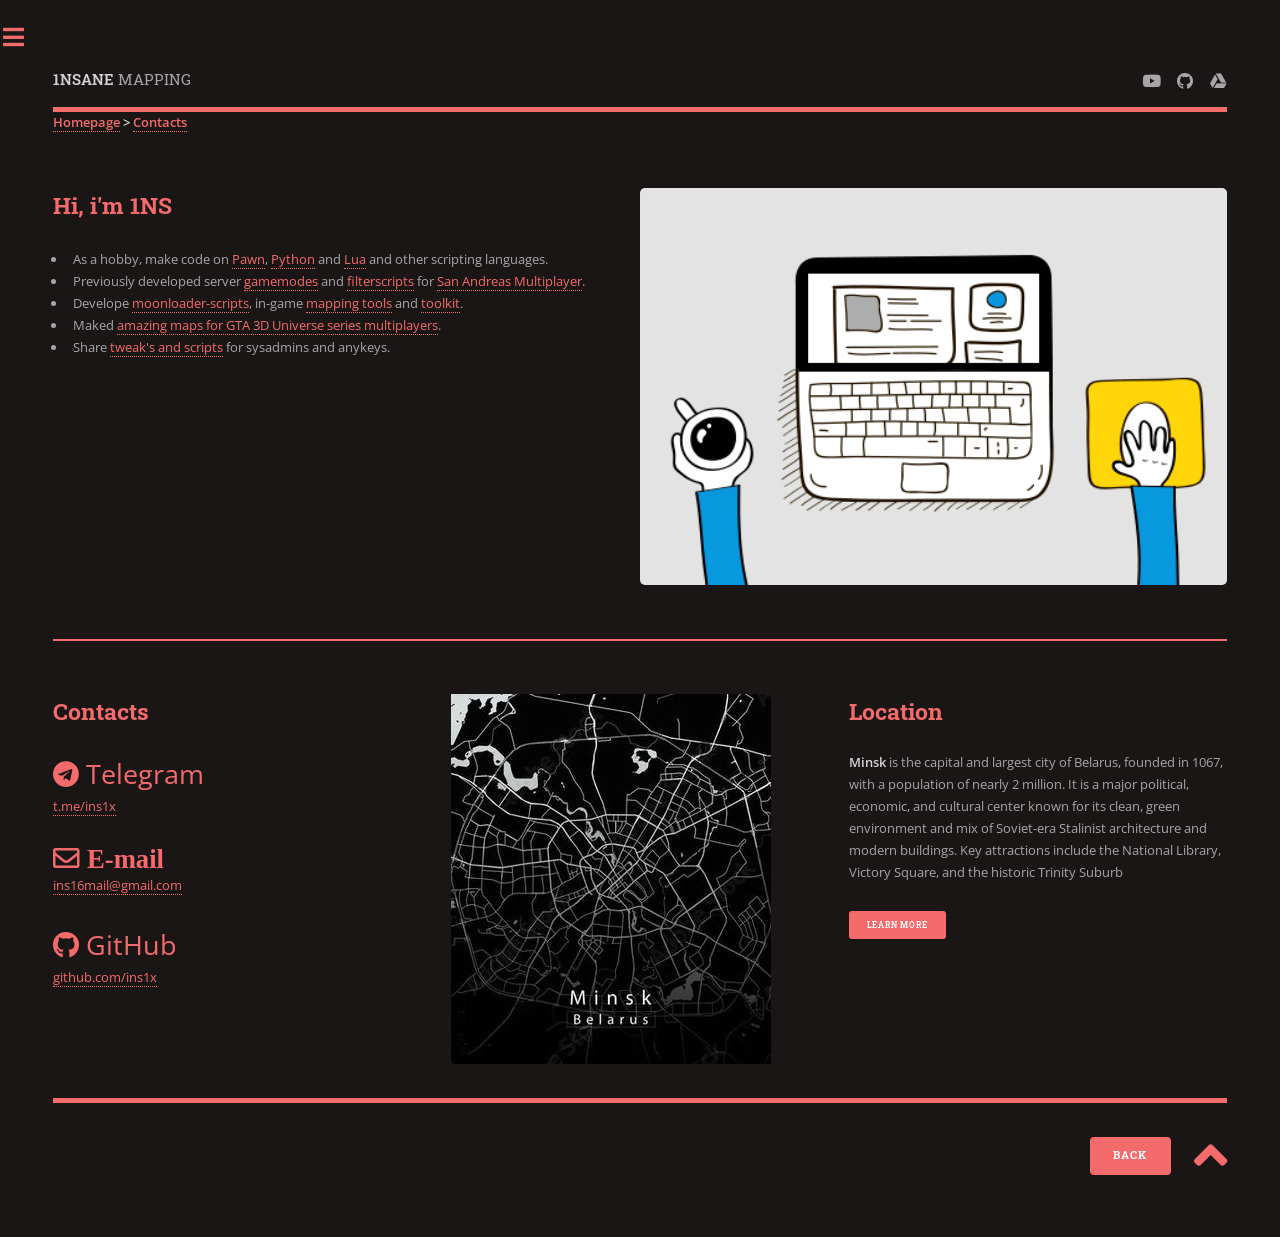
==== commit eb29d8e4: "Change style to dark mode Global style changed to dark mode" ====
--- a/about.html
+++ b/about.html
@@ -30,7 +30,7 @@
 								<section id="banner">
 									<div class="content">
 										<header>
-											<h2>Hi, i&#39;m 1NS</h2>
+											<h2>Hi, i'm 1NS</h2>
 										</header>
  
                                         <p>
@@ -62,41 +62,43 @@
 							
 								<section>
                                     	<div class="row">
-                                    	      <div class="col-6 col-12-small">
+                                    	      <div class="col-4 col-12-medium">
                                                 <h2>Contacts</h2>
                                                 <a href="https://t.me/ins1x" class="icon brands fa-telegram fa-2x"><span class="label">Telegram</span> Telegram</a>
                                                 <p><a href = "https://t.me/ins1x">t.me/ins1x</a></p>
                                                 
-                                                <a href="https://t.me/ins1x" class="icon fa fa-envelope fa-2x"><span class="label">EMAIL</span> E-mail</a>
+                                                <a href="mailto:ins16mail@gmail.com" class="icon fa fa-envelope fa-2x"><span class="label">E-mail</span> E-mail</a>
                                                 <p><a href = "mailto:ins16mail@gmail.com">ins16mail@gmail.com</a></p>
 
 												<a href="https://github.com/ins1x" class="icon brands fa-github fa-2x"><span class="label">GitHub</span> GitHub</a>
                                                 <p><a href = "https://github.com/ins1x">github.com/ins1x</a></p>
                                             </div>
-                                            <div class="col-6 col-12-small">
-                                                <h2>Location</h2>
-                                                <section class="alt">
+                                            <div class="col-4 col-12-medium">
+                                                <section class="box alt">
                                                     <img src="images/logo/logo-Minsk.png" alt="" />
                                                 </section>
+											</div>
+											<div class="col-4 col-12-medium">
+												<h2>Location</h2>
 												<p>
 													<strong>Minsk</strong> is the capital and largest city of Belarus, founded in 1067, 
 													with a population of nearly 2 million. It is a major political, economic, and cultural center
 													known for its clean, green environment and mix of Soviet-era Stalinist architecture and modern buildings. 
 													Key attractions include the National Library, Victory Square, and the historic Trinity Suburb
 												</p>
-												<a href="https://www.belarus.by/en/travel/belarus-life/minsk-attractions" class="button small">Learn More</a>
-													
-												<div class="endline-ul">
-													<ul class="pagination">
-														<li><a href="./index.html" class="button primary">Back</a></li>
-														<!-- <li><a href="#" class="button primary">Next</a></li> -->														
-														<li><a href="#" class="icon solid fa fa-angle-up fa-4x"></a></li>
-													</ul>
-												</div>
+												<a href="https://www.belarus.by/en/travel/belarus-life/minsk-attractions" class="button primary small">Learn More</a>
                                             </div>
-
-
                                         </div>
+										<div class="endline">
+											<div class="endline-ul">
+												<ul class="pagination">
+													<li><a href="./index.html" class="button primary">Back</a></li>
+													<!-- <li><a href="#" class="button primary">Next</a></li> -->
+														
+													<li><a href="#" class="icon solid fa fa-angle-up fa-4x"></a></li>
+												</ul>
+											</div>
+										</div>
                                 </section>
 						</div>
 					</div>
--- a/assets/css/main.css
+++ b/assets/css/main.css
@@ -27,7 +27,8 @@
   display: block; }
 
 body {
-  line-height: 1; }
+  line-height: 1; 
+}
 
 ol, ul {
   list-style: none; }
@@ -77,7 +78,7 @@
   box-sizing: inherit; }
 
 body {
-  background: #ffffff; }
+  background: #090909; }
   body.is-preload *, body.is-preload *:before, body.is-preload *:after, body.is-resizing *, body.is-resizing *:before, body.is-resizing *:after {
     -moz-animation: none !important;
     -webkit-animation: none !important;
@@ -90,7 +91,7 @@
 
 /* Type */
 body, input, select, textarea {
-  color: #7f888f;
+  color: #a6a6a6;
   font-family: "Open Sans", sans-serif;
   font-size: 13pt;
   font-weight: 400;
@@ -114,13 +115,13 @@
   color: #f56a6a;
   text-decoration: none; }
   a:hover {
-    border-bottom-color: #f56a6a;
-    color: #f56a6a !important; }
+    border-bottom-color: #fff;
+    color: #f4f4f4 !important; }
     a:hover strong {
       color: inherit; }
 
 strong, b {
-  color: #3d4449;
+  color: #d3d3d3;
   font-weight: 600; }
 
 em, i {
@@ -130,7 +131,7 @@
   margin: 0 0 2em 0; }
 
 h1, h2, h3, h4, h5, h6 {
-  color: #3d4449;
+  color: #f56a6a;
   font-family: "Roboto Slab", serif;
   font-weight: 700;
   line-height: 1.5;
@@ -1239,9 +1240,15 @@
   .image.fit {
     display: block;
     margin: 0 0 2em 0;
-    width: 100%; }
+    width: 100%; 
+    overflow: hidden; }
     .image.fit img {
       width: 100%; }
+  .image.fit:hover img {
+    -moz-transform: scale(1.075);
+    -webkit-transform: scale(1.075);
+    -ms-transform: scale(1.075);
+    transform: scale(1.075);}
   .image.main {
     display: block;
     margin: 0 0 3em 0;
@@ -1280,7 +1287,7 @@
     list-style: none;
     padding-left: 0; }
     ul.alt li {
-      border-top: solid 1px rgba(210, 215, 217, 0.75);
+      border-top: solid 1px rgb(245, 106, 106);
       padding: 0.5em 0; }
       ul.alt li:first-child {
         border-top: 0;
@@ -1861,12 +1868,13 @@
   flex-shrink: 1;
   width: 100%; }
   #main > .inner {
+    background-color: rgb(26, 22, 22);
     padding: 0 6em 0.1em 6em ;
     margin: 0 auto;
     max-width: 110em; }
     #main > .inner > section {
       padding: 6em 0 4em 0 ;
-      border-top: solid 2px rgba(210, 215, 217, 0.75); }
+      border-top: solid 2px rgb(245, 106, 106); }
       #main > .inner > section:first-of-type {
         border-top: 0 !important; }
   @media screen and (max-width: 1680px) {
@@ -1934,9 +1942,10 @@
   -webkit-transition: margin-left 0.5s ease, box-shadow 0.5s ease;
   -ms-transition: margin-left 0.5s ease, box-shadow 0.5s ease;
   transition: margin-left 0.5s ease, box-shadow 0.5s ease;
-  background-color: #f5f6f7;
+  background-color: rgb(32, 32, 32);
   font-size: 0.9em;
   position: relative;
+
   width: 26em; }
   #sidebar h2 {
     font-size: 1.38889em; }
@@ -1956,7 +1965,8 @@
         margin-bottom: 0;
         padding-bottom: 0; }
     #sidebar > .inner > .alt {
-      background-color: #eff1f2;
+      
+      background-color: rgb(32, 32, 32);
       border-bottom: 0;
       margin: -2.22222em 0 4.44444em -2.22222em;
       padding: 2.22222em;
@@ -2217,7 +2227,7 @@
   -webkit-user-select: none;
   -ms-user-select: none;
   user-select: none;
-  color: #3d4449;
+  color: #6f6f6f;
   font-family: "Roboto Slab", serif;
   font-weight: 400;
   letter-spacing: 0.075em;
@@ -2230,8 +2240,10 @@
     color: inherit;
     cursor: pointer;
     display: block;
-    font-size: 1.2em;
-    padding: 0.625em 0; }
+    font-size: 1.25em;
+    padding: 0.45em 0; 
+    font-weight: bold;
+}
     #menu ul a:hover, #menu ul span:hover {
       color: #f56a6a; }
     #menu ul a.opener, #menu ul span.opener {
@@ -2273,7 +2285,7 @@
         transform: rotate(-180deg); }
 
 #menu > ul > li {
-  border-top: solid 1px rgba(210, 215, 217, 0.75);
+  border-top: solid 1px #f56a6a;
   margin: 0.5em 0 0 0;
   padding: 0.5em 0 0 0; }
   #menu > ul > li > ul {
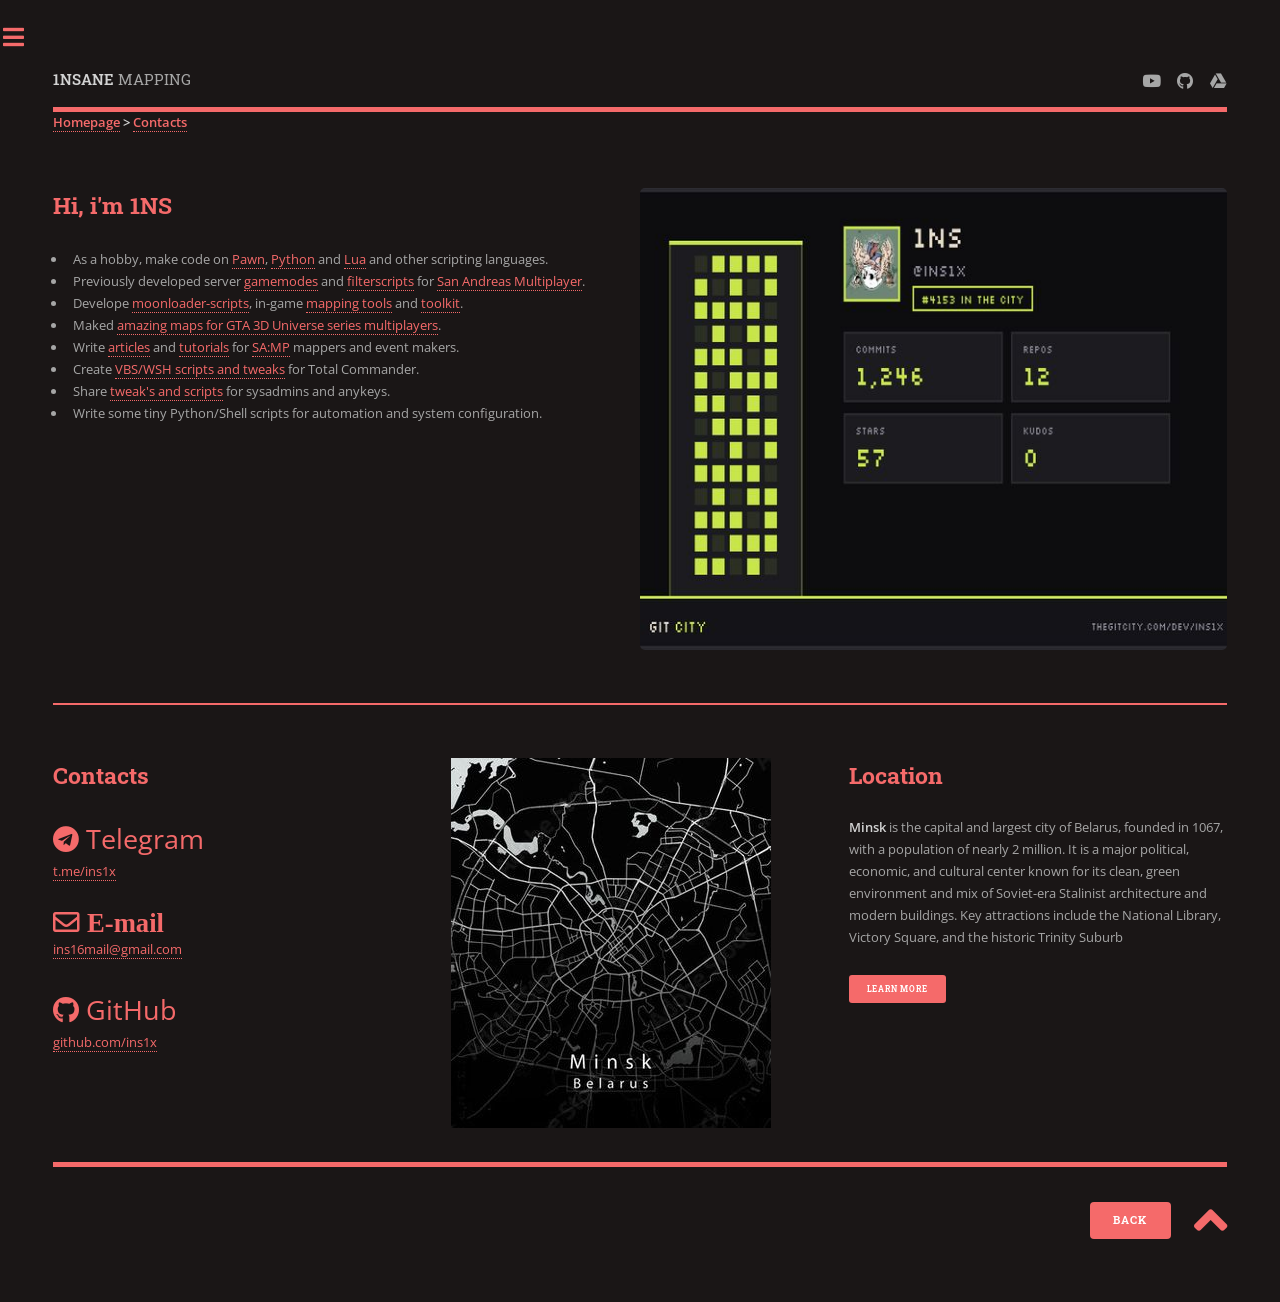
==== commit 1b248052: "Update showroom and contacts - Add Google drive section at showroom - Update contacts page" ====
--- a/about.html
+++ b/about.html
@@ -41,8 +41,10 @@
                                                 <li>Previously developed server <a href="https://github.com/ins1x/useful-samp-stuff/tree/main/gamemodes">gamemodes</a> and <a href="https://github.com/ins1x/useful-samp-stuff/tree/main/filterscripts">filterscripts</a> for <a href="https://sampwiki.blast.hk/wiki/Main_Page">San Andreas Multiplayer</a>.</li>
                                                 <li>Develope <a href="https://github.com/ins1x/moonloader-scripts">moonloader-scripts</a>, in-game <a href="https://github.com/ins1x/mtools">mapping tools</a> and <a href="https://github.com/ins1x/MappingToolkit">toolkit</a>.</li>
                                                 <li>Maked <a href="https://www.youtube.com/@1nsanemapping/featured">amazing maps for GTA 3D Universe series multiplayers</a>.</li>
-                                                <!--<li>Write <a href="https://github.com/ins1x/useful-samp-stuff/tree/main/docs">articles</a> and <a href="https://forum.sa-mp.ru/index.php?/forum/577-%D1%80%D0%B5%D0%B4%D0%B0%D0%BA%D1%82%D0%BE%D1%80-%D0%BA%D0%B0%D1%80%D1%82/">tutorials</a> for <a href="https://www.sa-mp.mp/">SA:MP</a> mappers and event makers.</li> -->
-                                                <li>Share <a href="https://drive.google.com/drive/folders/1pkXNZbV0fCrHP0mvk8vNP4WjoLH3EzxS?usp=sharing">tweak&#39;s and scripts</a> for sysadmins and anykeys.</li>
+                                                <li>Write <a href="https://github.com/ins1x/useful-samp-stuff/tree/main/docs">articles</a> and <a href="https://forum.sa-mp.ru/index.php?/forum/577-%D1%80%D0%B5%D0%B4%D0%B0%D0%BA%D1%82%D0%BE%D1%80-%D0%BA%D0%B0%D1%80%D1%82/">tutorials</a> for <a href="https://www.sa-mp.mp/">SA:MP</a> mappers and event makers.</li>
+												<li>Create <a href="https://github.com/ins1x/TC-scripts">VBS/WSH scripts and tweaks</a> for Total Commander.</li>
+												<li>Share <a href="https://drive.google.com/drive/folders/1pkXNZbV0fCrHP0mvk8vNP4WjoLH3EzxS?usp=sharing">tweak&#39;s and scripts</a> for sysadmins and anykeys.</li>
+												<li>Write some tiny Python/Shell scripts for automation and system configuration.</li>
                                             </ul>
                                         </p>
  
@@ -52,7 +54,8 @@
 										</ul> -->
 									</div>
 									<span class="image object">
-										<a href = "https://github.com/ins1x"><img src="images/gitgif.gif" width="420"/></a>&nbsp;
+										<!-- <a href = "https://github.com/ins1x"><img src="images/gitgif.gif" width="420"/></a>&nbsp; -->
+										<a href = "https://www.thegitcity.com/?user=ins1x"><img src="images/gitcity-ins1x.jpg"/></a>&nbsp;
 									</span>
                                     
                                     
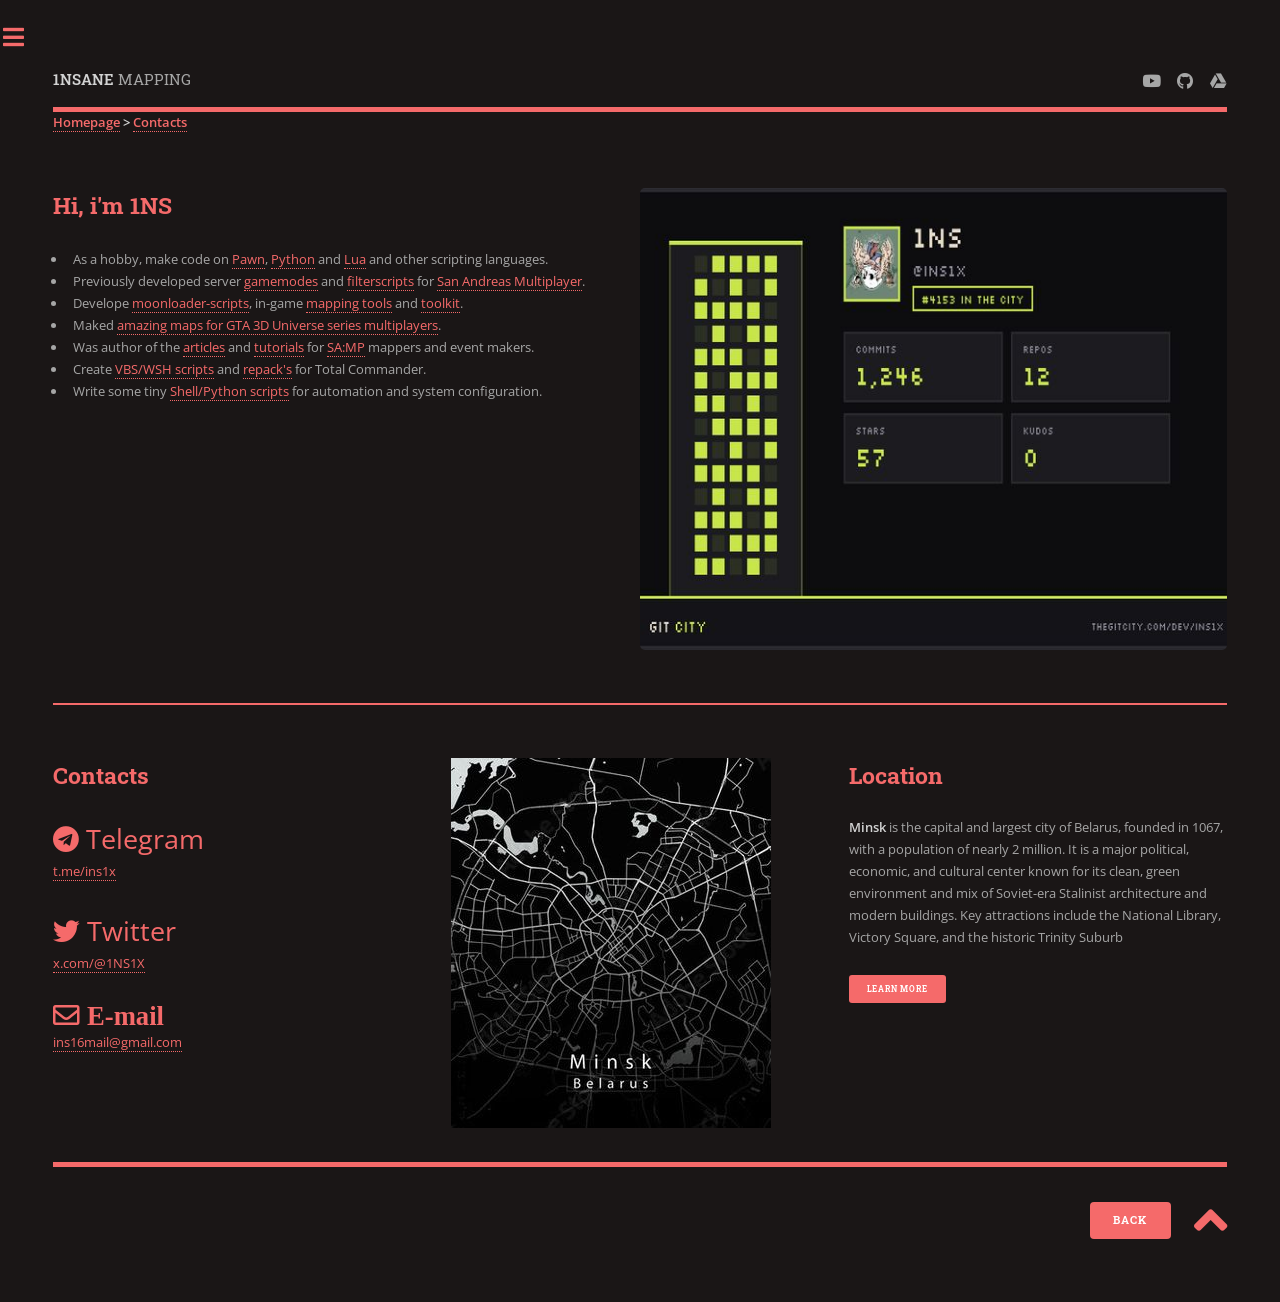
==== commit 4a15bb1b: "Update contacts page" ====
--- a/about.html
+++ b/about.html
@@ -41,10 +41,9 @@
                                                 <li>Previously developed server <a href="https://github.com/ins1x/useful-samp-stuff/tree/main/gamemodes">gamemodes</a> and <a href="https://github.com/ins1x/useful-samp-stuff/tree/main/filterscripts">filterscripts</a> for <a href="https://sampwiki.blast.hk/wiki/Main_Page">San Andreas Multiplayer</a>.</li>
                                                 <li>Develope <a href="https://github.com/ins1x/moonloader-scripts">moonloader-scripts</a>, in-game <a href="https://github.com/ins1x/mtools">mapping tools</a> and <a href="https://github.com/ins1x/MappingToolkit">toolkit</a>.</li>
                                                 <li>Maked <a href="https://www.youtube.com/@1nsanemapping/featured">amazing maps for GTA 3D Universe series multiplayers</a>.</li>
-                                                <li>Write <a href="https://github.com/ins1x/useful-samp-stuff/tree/main/docs">articles</a> and <a href="https://forum.sa-mp.ru/index.php?/forum/577-%D1%80%D0%B5%D0%B4%D0%B0%D0%BA%D1%82%D0%BE%D1%80-%D0%BA%D0%B0%D1%80%D1%82/">tutorials</a> for <a href="https://www.sa-mp.mp/">SA:MP</a> mappers and event makers.</li>
-												<li>Create <a href="https://github.com/ins1x/TC-scripts">VBS/WSH scripts and tweaks</a> for Total Commander.</li>
-												<li>Share <a href="https://drive.google.com/drive/folders/1pkXNZbV0fCrHP0mvk8vNP4WjoLH3EzxS?usp=sharing">tweak&#39;s and scripts</a> for sysadmins and anykeys.</li>
-												<li>Write some tiny Python/Shell scripts for automation and system configuration.</li>
+                                                <li>Was author of the <a href="https://github.com/ins1x/useful-samp-stuff/tree/main/docs">articles</a> and <a href="https://forum.sa-mp.ru/index.php?/forum/577-%D1%80%D0%B5%D0%B4%D0%B0%D0%BA%D1%82%D0%BE%D1%80-%D0%BA%D0%B0%D1%80%D1%82/">tutorials</a> for <a href="https://www.sa-mp.mp/">SA:MP</a> mappers and event makers.</li>
+												<li>Create <a href="https://github.com/ins1x/TC-scripts">VBS/WSH scripts</a> and <a href="https://mega.nz/folder/mjZEhYAC#2E6z-FmTfTQfGBeSOCBiJQ">repack's</a> for Total Commander.</li>
+												<li>Write some tiny <a href="https://github.com/ins1x/tiny-os-scripts">Shell/Python scripts</a> for automation and system configuration.</li>
                                             </ul>
                                         </p>
  
@@ -64,44 +63,44 @@
 							<!-- Section -->
 							
 								<section>
-                                    	<div class="row">
-                                    	      <div class="col-4 col-12-medium">
-                                                <h2>Contacts</h2>
-                                                <a href="https://t.me/ins1x" class="icon brands fa-telegram fa-2x"><span class="label">Telegram</span> Telegram</a>
-                                                <p><a href = "https://t.me/ins1x">t.me/ins1x</a></p>
-                                                
-                                                <a href="mailto:ins16mail@gmail.com" class="icon fa fa-envelope fa-2x"><span class="label">E-mail</span> E-mail</a>
-                                                <p><a href = "mailto:ins16mail@gmail.com">ins16mail@gmail.com</a></p>
+								  <div class="row">
+										<div class="col-4 col-12-medium">
+										  <h2>Contacts</h2>
+										  <a href="https://t.me/ins1x" class="icon brands fa-telegram fa-2x"><span class="label">Telegram</span> Telegram</a>
+										  <p><a href = "https://t.me/ins1x">t.me/ins1x</a></p>
 
-												<a href="https://github.com/ins1x" class="icon brands fa-github fa-2x"><span class="label">GitHub</span> GitHub</a>
-                                                <p><a href = "https://github.com/ins1x">github.com/ins1x</a></p>
-                                            </div>
-                                            <div class="col-4 col-12-medium">
-                                                <section class="box alt">
-                                                    <img src="images/logo/logo-Minsk.png" alt="" />
-                                                </section>
-											</div>
-											<div class="col-4 col-12-medium">
-												<h2>Location</h2>
-												<p>
-													<strong>Minsk</strong> is the capital and largest city of Belarus, founded in 1067, 
-													with a population of nearly 2 million. It is a major political, economic, and cultural center
-													known for its clean, green environment and mix of Soviet-era Stalinist architecture and modern buildings. 
-													Key attractions include the National Library, Victory Square, and the historic Trinity Suburb
-												</p>
-												<a href="https://www.belarus.by/en/travel/belarus-life/minsk-attractions" class="button primary small">Learn More</a>
-                                            </div>
-                                        </div>
-										<div class="endline">
-											<div class="endline-ul">
-												<ul class="pagination">
-													<li><a href="./index.html" class="button primary">Back</a></li>
-													<!-- <li><a href="#" class="button primary">Next</a></li> -->
-														
-													<li><a href="#" class="icon solid fa fa-angle-up fa-4x"></a></li>
-												</ul>
-											</div>
-										</div>
+										  <a href="https://x.com/@1NS1X" class="icon brands fa-twitter fa-2x"><span class="label">Twitter</span> Twitter</a>
+										  <p><a href = "https://x.com/@1NS1X">x.com/@1NS1X</a></p>
+
+										  <a href="mailto:ins16mail@gmail.com" class="icon fa fa-envelope fa-2x"><span class="label">E-mail</span> E-mail</a>
+										  <p><a href = "mailto:ins16mail@gmail.com">ins16mail@gmail.com</a></p>
+									  </div>
+									  <div class="col-4 col-12-medium">
+										  <section class="box alt">
+											  <img src="images/logo/logo-Minsk.png" alt="" />
+										  </section>
+									  </div>
+									  <div class="col-4 col-12-medium">
+										  <h2>Location</h2>
+										  <p>
+											  <strong>Minsk</strong> is the capital and largest city of Belarus, founded in 1067, 
+											  with a population of nearly 2 million. It is a major political, economic, and cultural center
+											  known for its clean, green environment and mix of Soviet-era Stalinist architecture and modern buildings. 
+											  Key attractions include the National Library, Victory Square, and the historic Trinity Suburb
+										  </p>
+										  <a href="https://www.belarus.by/en/travel/belarus-life/minsk-attractions" class="button primary small">Learn More</a>
+									  </div>
+								  </div>
+								  <div class="endline">
+									  <div class="endline-ul">
+										  <ul class="pagination">
+											  <li><a href="./index.html" class="button primary">Back</a></li>
+											  <!-- <li><a href="#" class="button primary">Next</a></li> -->
+												  
+											  <li><a href="#" class="icon solid fa fa-angle-up fa-4x"></a></li>
+										  </ul>
+									  </div>
+								  </div>
                                 </section>
 						</div>
 					</div>
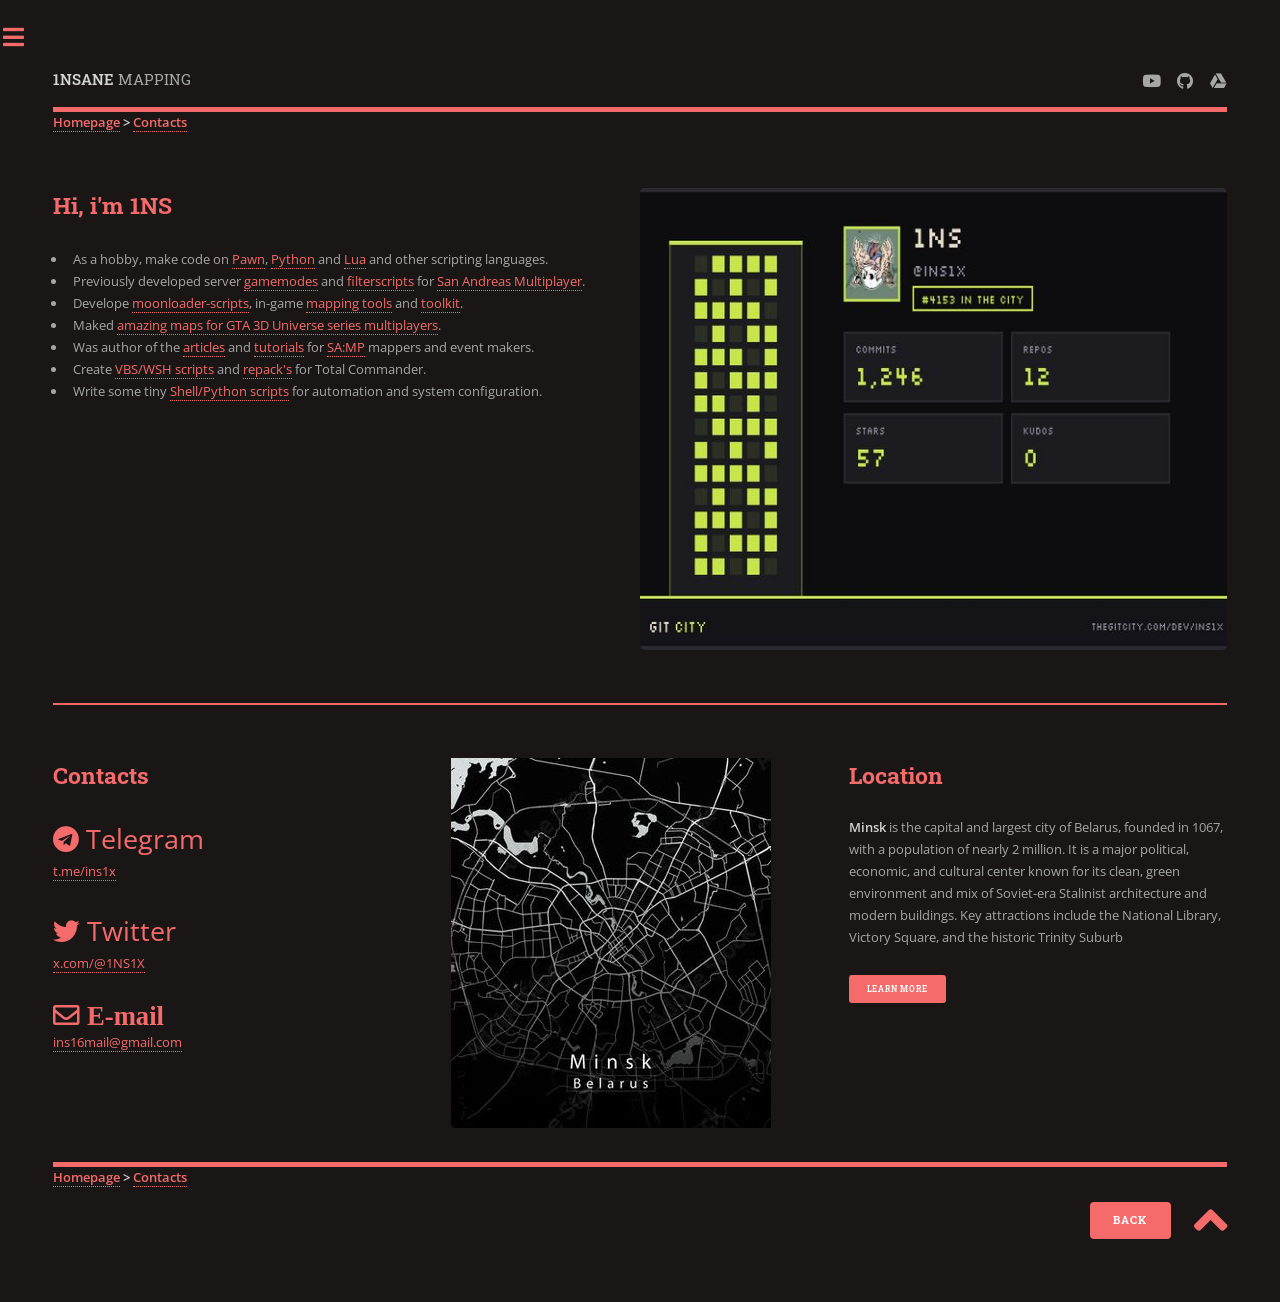
==== commit ddde4f1e: "Update UX - Change main page apperance for showroom block - Add endline navigation" ====
--- a/about.html
+++ b/about.html
@@ -92,6 +92,7 @@
 									  </div>
 								  </div>
 								  <div class="endline">
+									  <strong><a href="index.html">Homepage</a> > <a href="about.html">Contacts</a></strong>
 									  <div class="endline-ul">
 										  <ul class="pagination">
 											  <li><a href="./index.html" class="button primary">Back</a></li>
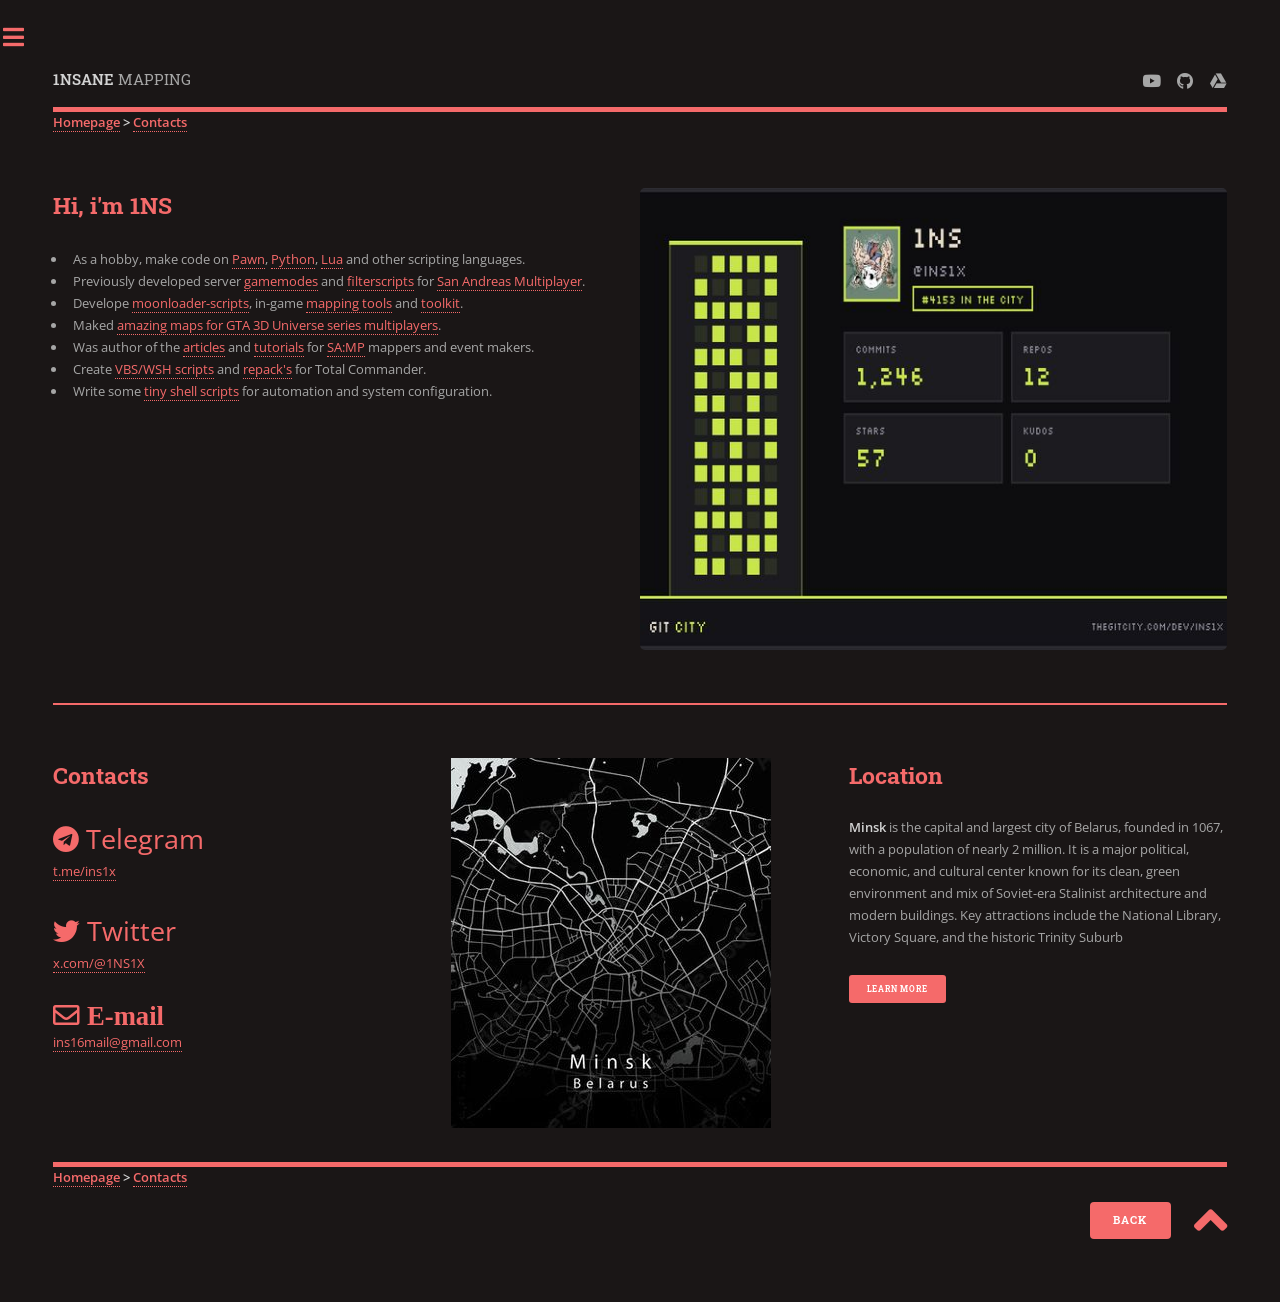
==== commit 49593ebb: "minor fixes about page and styles" ====
--- a/about.html
+++ b/about.html
@@ -36,14 +36,14 @@
                                         <p>
                                             <ul>
                                                 <li>As a hobby, make code on <a href="https://github.com/ins1x?tab=repositories&q=&type=&language=pawn&sort=">Pawn</a>, 
-                                                <a href="https://github.com/ins1x?tab=repositories&q=&type=&language=python&sort=">Python</a> 
-                                                and <a href="https://github.com/ins1x?tab=repositories&q=&type=&language=lua&sort=">Lua</a> and other scripting languages.</li>
+                                                <a href="https://github.com/ins1x">Python</a>,
+                                                <a href="https://github.com/ins1x?tab=repositories&q=&type=&language=lua&sort=">Lua</a> and other scripting languages.</li>
                                                 <li>Previously developed server <a href="https://github.com/ins1x/useful-samp-stuff/tree/main/gamemodes">gamemodes</a> and <a href="https://github.com/ins1x/useful-samp-stuff/tree/main/filterscripts">filterscripts</a> for <a href="https://sampwiki.blast.hk/wiki/Main_Page">San Andreas Multiplayer</a>.</li>
                                                 <li>Develope <a href="https://github.com/ins1x/moonloader-scripts">moonloader-scripts</a>, in-game <a href="https://github.com/ins1x/mtools">mapping tools</a> and <a href="https://github.com/ins1x/MappingToolkit">toolkit</a>.</li>
                                                 <li>Maked <a href="https://www.youtube.com/@1nsanemapping/featured">amazing maps for GTA 3D Universe series multiplayers</a>.</li>
                                                 <li>Was author of the <a href="https://github.com/ins1x/useful-samp-stuff/tree/main/docs">articles</a> and <a href="https://forum.sa-mp.ru/index.php?/forum/577-%D1%80%D0%B5%D0%B4%D0%B0%D0%BA%D1%82%D0%BE%D1%80-%D0%BA%D0%B0%D1%80%D1%82/">tutorials</a> for <a href="https://www.sa-mp.mp/">SA:MP</a> mappers and event makers.</li>
 												<li>Create <a href="https://github.com/ins1x/TC-scripts">VBS/WSH scripts</a> and <a href="https://mega.nz/folder/mjZEhYAC#2E6z-FmTfTQfGBeSOCBiJQ">repack's</a> for Total Commander.</li>
-												<li>Write some tiny <a href="https://github.com/ins1x/tiny-os-scripts">Shell/Python scripts</a> for automation and system configuration.</li>
+												<li>Write some <a href="https://github.com/ins1x/tiny-os-scripts">tiny shell scripts</a> for automation and system configuration.</li>
                                             </ul>
                                         </p>
  
@@ -56,9 +56,21 @@
 										<!-- <a href = "https://github.com/ins1x"><img src="images/gitgif.gif" width="420"/></a>&nbsp; -->
 										<a href = "https://www.thegitcity.com/?user=ins1x"><img src="images/gitcity-ins1x.jpg"/></a>&nbsp;
 									</span>
-                                    
-                                    
+                                        
 								</section>
+
+								<!-- <section>
+									<div class="table-wrapper-noborders">
+										<table class="table-noborders">
+											<tbody>
+												<tr>
+													<td><img src="http://github-profile-summary-cards.vercel.app/api/cards/profile-details?username=ins1x&theme=darcula"></td>
+													<td><img src="http://github-profile-summary-cards.vercel.app/api/cards/stats?username=ins1x&theme=darcula"></td>
+												</tr>
+											</tbody>
+										</table>
+									</div>
+								</section> -->
 
 							<!-- Section -->
 							
--- a/assets/css/main.css
+++ b/assets/css/main.css
@@ -1459,11 +1459,11 @@
   margin: 0 0 2em 0;
   width: 100%; }
   table tbody tr {
-    border: solid 1px rgba(210, 215, 217, 0.75);
+    border: solid 1px #f56a6a;
     border-left: 0;
     border-right: 0; }
     table tbody tr:nth-child(2n + 1) {
-      background-color: rgba(230, 235, 237, 0.25); }
+      background-color:#1a1616 }
   table td {
     padding: 0.75em 0.75em; }
   table th {
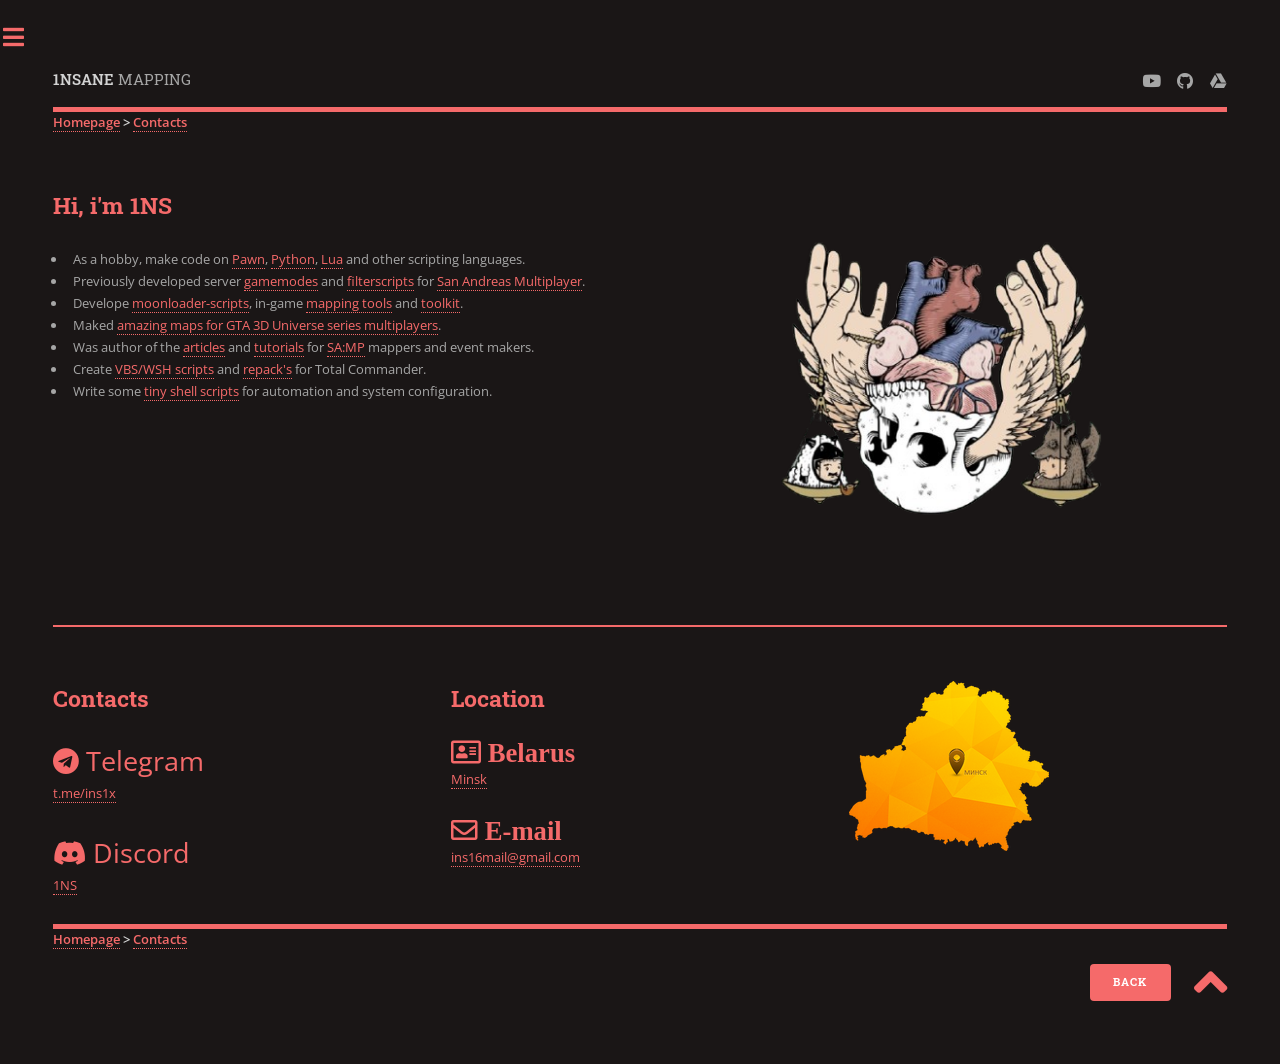
==== commit 57c87a9d: "Update contacts change contacts block" ====
--- a/about.html
+++ b/about.html
@@ -46,15 +46,11 @@
 												<li>Write some <a href="https://github.com/ins1x/tiny-os-scripts">tiny shell scripts</a> for automation and system configuration.</li>
                                             </ul>
                                         </p>
- 
-
-										<!-- <ul class="actions">
-											<li><a href="https://github.com/ins1x" class="button big">GITHUB</a></li>
-										</ul> -->
 									</div>
 									<span class="image object">
 										<!-- <a href = "https://github.com/ins1x"><img src="images/gitgif.gif" width="420"/></a>&nbsp; -->
-										<a href = "https://www.thegitcity.com/?user=ins1x"><img src="images/gitcity-ins1x.jpg"/></a>&nbsp;
+										<a href = "https://github.com/ins1x"><img src="images/avatar-transparent.png" width="420"/></a>&nbsp;
+										<!-- <a href = "https://www.thegitcity.com/?user=ins1x"><img src="images/gitcity-ins1x.jpg"/></a>&nbsp; -->
 									</span>
                                         
 								</section>
@@ -81,26 +77,19 @@
 										  <a href="https://t.me/ins1x" class="icon brands fa-telegram fa-2x"><span class="label">Telegram</span> Telegram</a>
 										  <p><a href = "https://t.me/ins1x">t.me/ins1x</a></p>
 
-										  <a href="https://x.com/@1NS1X" class="icon brands fa-twitter fa-2x"><span class="label">Twitter</span> Twitter</a>
-										  <p><a href = "https://x.com/@1NS1X">x.com/@1NS1X</a></p>
-
-										  <a href="mailto:ins16mail@gmail.com" class="icon fa fa-envelope fa-2x"><span class="label">E-mail</span> E-mail</a>
-										  <p><a href = "mailto:ins16mail@gmail.com">ins16mail@gmail.com</a></p>
+										  <a href="https://discord.com/users/625192705772748821" class="icon brands fa-discord fa-2x"><span class="label">Discord</span> Discord</a>
+										  <p><a href = "https://discord.com/users/625192705772748821">1NS</a></p>
 									  </div>
 									  <div class="col-4 col-12-medium">
-										  <section class="box alt">
-											  <img src="images/logo/logo-Minsk.png" alt="" />
-										  </section>
+										<h2>Location</h2>
+										<a href="#" class="icon fa fa-address-card fa-2x"><span class="label">Belarus</span> Belarus</a>
+										<p><a href = "https://www.belarus.by/en/travel/belarus-life/minsk-attractions">Minsk</a></p>
+
+										<a href="mailto:ins16mail@gmail.com" class="icon fa fa-envelope fa-2x"><span class="label">E-mail</span> E-mail</a>
+										<p><a href = "mailto:ins16mail@gmail.com">ins16mail@gmail.com</a></p>
 									  </div>
 									  <div class="col-4 col-12-medium">
-										  <h2>Location</h2>
-										  <p>
-											  <strong>Minsk</strong> is the capital and largest city of Belarus, founded in 1067, 
-											  with a population of nearly 2 million. It is a major political, economic, and cultural center
-											  known for its clean, green environment and mix of Soviet-era Stalinist architecture and modern buildings. 
-											  Key attractions include the National Library, Victory Square, and the historic Trinity Suburb
-										  </p>
-										  <a href="https://www.belarus.by/en/travel/belarus-life/minsk-attractions" class="button primary small">Learn More</a>
+										 <img src="images/belarus.png"/>
 									  </div>
 								  </div>
 								  <div class="endline">
